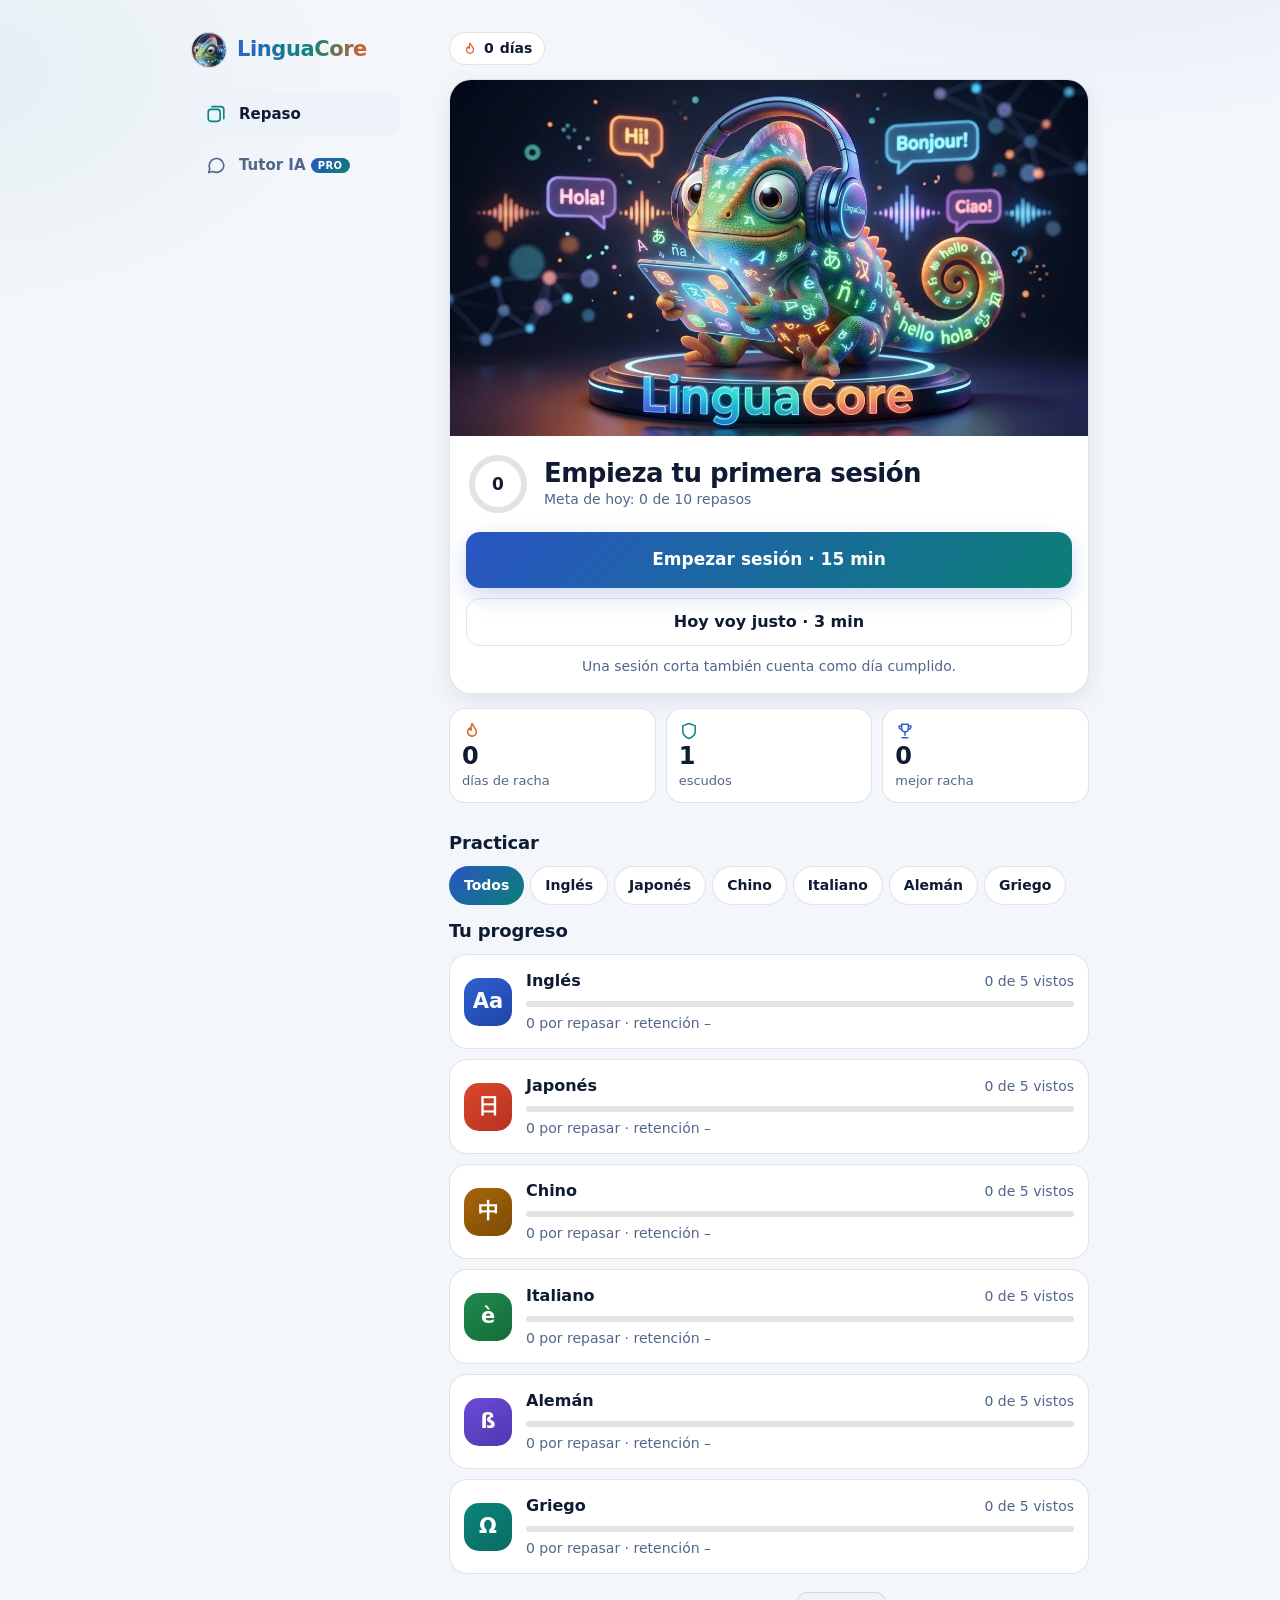
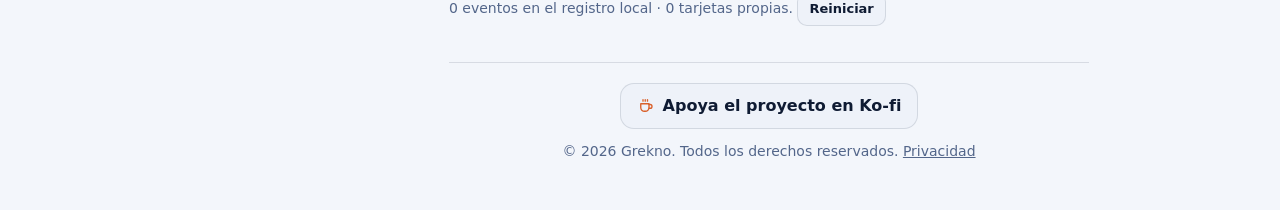
==== index.html @ b94dda38 "Add files via upload" ====
<!doctype html>
<html lang="es"><head><meta charset="utf-8">
<meta name="viewport" content="width=device-width,initial-scale=1,viewport-fit=cover">
<title>LinguaCore</title>
<meta name="description" content="Aprende inglés, japonés, chino, italiano, alemán y griego con repaso espaciado.">
<meta name="theme-color" content="#070C18">
<link rel="manifest" href="manifest.webmanifest">
<link rel="icon" type="image/png" href="icons/icon-192.png">
<link rel="apple-touch-icon" href="icons/apple-touch-icon.png">
<meta name="mobile-web-app-capable" content="yes">
<meta name="apple-mobile-web-app-capable" content="yes">
<meta name="apple-mobile-web-app-title" content="LinguaCore">
<link rel="stylesheet" href="fonts/fonts.css">
<style>html{padding-top:env(safe-area-inset-top,0px);padding-bottom:env(safe-area-inset-bottom,0px)}body{margin:0}img{max-width:100%}[hidden]{display:none!important}</style>
<style>
/* Layout: navegación inferior en móvil y lateral en escritorio; una columna de contenido de 640px.
   Estilo: oscuro por defecto con los colores de la mascota (azul, turquesa, naranja); la mascota es lo único ilustrado. */
:root{--bg:#070C18;--surf:#0F1830;--surf2:#162240;--line:rgba(150,180,235,.16);--ink:#EAF0FB;--mut:#9AABC7;--accA:#6C97FF;--accB:#35D6C2;--accC:#FF9B62;--priA:#6C97FF;--priB:#35D6C2;--pri-fg:#06101F;--priglow:rgba(53,214,194,.22);--ok:#4ADE9A;--bad:#FF8279;--okbg:rgba(74,222,154,.10);--badbg:rgba(255,130,121,.10);--en:#6C97FF;--en2:#4A6FE0;--ja:#FF8A67;--ja2:#E8553A;--el:#35D6C2;--el2:#1BA899;--zh:#F5B84A;--zh2:#E08A1E;--it:#5BD68A;--it2:#2FAE63;--de:#A98BFF;--de2:#7B5CE6;--on:#06101F;--glow1:rgba(108,151,255,.18);--glow2:rgba(53,214,194,.10);--navbg:rgba(7,12,24,.82);--shadow:0 10px 30px rgba(0,0,0,.28);--tileglow:rgba(0,0,0,.35);color-scheme:dark}
@media (prefers-color-scheme:light){:root:not([data-theme="dark"]){--bg:#F3F6FB;--surf:#FFFFFF;--surf2:#EEF2F9;--line:rgba(15,27,51,.12);--ink:#0F1B33;--mut:#53668A;--accA:#2F5FD0;--accB:#0B857B;--accC:#D9602A;--priA:#2A55C4;--priB:#0B7F76;--pri-fg:#FFFFFF;--priglow:rgba(42,85,196,.22);--ok:#1B7F57;--bad:#B3261E;--okbg:rgba(27,127,87,.08);--badbg:rgba(179,38,30,.07);--en:#2F5FD0;--en2:#1F46A8;--ja:#D9482B;--ja2:#B63220;--el:#0B857B;--el2:#096B63;--zh:#A8660A;--zh2:#7D4A05;--it:#1F8A4C;--it2:#146C3A;--de:#6A4CD6;--de2:#4F37B0;--on:#FFFFFF;--glow1:rgba(47,95,208,.10);--glow2:rgba(11,133,123,.07);--navbg:rgba(255,255,255,.86);--shadow:0 8px 24px rgba(15,27,51,.08);--tileglow:rgba(15,27,51,.22);color-scheme:light}}
:root[data-theme="light"]{--bg:#F3F6FB;--surf:#FFFFFF;--surf2:#EEF2F9;--line:rgba(15,27,51,.12);--ink:#0F1B33;--mut:#53668A;--accA:#2F5FD0;--accB:#0B857B;--accC:#D9602A;--priA:#2A55C4;--priB:#0B7F76;--pri-fg:#FFFFFF;--priglow:rgba(42,85,196,.22);--ok:#1B7F57;--bad:#B3261E;--okbg:rgba(27,127,87,.08);--badbg:rgba(179,38,30,.07);--en:#2F5FD0;--en2:#1F46A8;--ja:#D9482B;--ja2:#B63220;--el:#0B857B;--el2:#096B63;--zh:#A8660A;--zh2:#7D4A05;--it:#1F8A4C;--it2:#146C3A;--de:#6A4CD6;--de2:#4F37B0;--on:#FFFFFF;--glow1:rgba(47,95,208,.10);--glow2:rgba(11,133,123,.07);--navbg:rgba(255,255,255,.86);--shadow:0 8px 24px rgba(15,27,51,.08);--tileglow:rgba(15,27,51,.22);color-scheme:light}
*{box-sizing:border-box}
body{background-color:var(--bg);background-image:radial-gradient(780px 420px at 85% -8%,var(--glow1),transparent 65%),radial-gradient(640px 380px at -5% 4%,var(--glow2),transparent 62%);background-repeat:no-repeat;color:var(--ink);font-family:'Hanken Grotesk',system-ui,'Hiragino Sans','Noto Sans JP',sans-serif;font-size:16px;line-height:1.5;padding-left:max(16px,env(safe-area-inset-left,0px));padding-right:max(16px,env(safe-area-inset-right,0px))}
h1,h2,h3,.wm,.big,.num,.tile .g,.stat3 b,.mode b,.lg{font-family:'Bricolage Grotesque','Hanken Grotesk',system-ui,'Hiragino Sans','Noto Sans JP',sans-serif}
h1{font-size:26px;font-weight:800;letter-spacing:-.02em;line-height:1.15;margin:0;text-wrap:balance}
h2{font-size:18px;font-weight:700;letter-spacing:-.01em;margin:26px 0 10px;text-wrap:balance}
h3{font-size:16px;font-weight:700;margin:0 0 4px}
p{margin:0}
.mut{color:var(--mut);font-size:14px}
.num{font-variant-numeric:tabular-nums}
.sr{position:absolute;width:1px;height:1px;overflow:hidden;clip:rect(0 0 0 0);white-space:nowrap}
.ic{flex:none}
.row{display:flex;gap:10px;align-items:center}.sp{justify-content:space-between}.wrap{flex-wrap:wrap}
.stack{display:grid;gap:10px}
/* shell */
.shell{max-width:1040px;margin:0 auto}
.main{max-width:640px;margin:0 auto;padding:14px 0 112px}
.sess{max-width:640px;margin:0 auto;padding:16px 0 40px}
.top{display:flex;align-items:center;justify-content:space-between;margin-bottom:14px}
.brand{display:flex;align-items:center;gap:10px}
.wm{font-weight:800;font-size:21px;letter-spacing:-.02em;background:linear-gradient(90deg,var(--accA),var(--accB) 55%,var(--accC));-webkit-background-clip:text;background-clip:text;color:transparent}
.brand-d{display:none}
.pill{display:inline-flex;align-items:center;gap:6px;background:var(--surf);border:1px solid var(--line);border-radius:99px;padding:5px 12px;font-size:14px;font-weight:600}
.pill svg{color:var(--accC)}
.nav{position:fixed;left:0;right:0;bottom:0;z-index:20;display:flex;gap:4px;padding:8px max(12px,env(safe-area-inset-right,0px)) calc(8px + env(safe-area-inset-bottom,0px)) max(12px,env(safe-area-inset-left,0px));background:var(--navbg);backdrop-filter:blur(16px);-webkit-backdrop-filter:blur(16px);border-top:1px solid var(--line)}
.ni{flex:1;display:flex;flex-direction:column;align-items:center;gap:3px;border:0;background:transparent;color:var(--mut);padding:8px 4px;border-radius:14px;font-size:12px;font-weight:600}
.ni[aria-selected="true"]{color:var(--ink);background:var(--surf2)}
.ni[aria-selected="true"] svg{color:var(--accB)}
@media (min-width:860px){
 .shell{display:grid;grid-template-columns:210px minmax(0,640px);gap:48px;justify-content:center;padding-top:32px}
 .nav{position:sticky;top:32px;bottom:auto;left:auto;right:auto;align-self:start;flex-direction:column;padding:0;background:transparent;border:0;backdrop-filter:none;-webkit-backdrop-filter:none;gap:6px}
 .brand-d{display:flex;margin-bottom:18px}.brand-m{display:none}
 .ni{flex-direction:row;justify-content:flex-start;gap:12px;font-size:15px;padding:11px 14px}
 .main{padding:0 0 48px;margin:0;max-width:none}
}
/* superficies */
.box{background:var(--surf);border:1px solid var(--line);border-radius:18px;padding:16px;min-width:0;box-shadow:var(--shadow)}
.hero{background:var(--surf);border:1px solid var(--line);border-radius:22px;overflow:hidden;box-shadow:var(--shadow)}
.himg{background:#0B1020;aspect-ratio:1376/768}
.himg img{display:block;width:100%;height:100%;object-fit:cover}
.hbody{display:flex;align-items:center;gap:14px;padding:16px 16px 4px}
.hbtns{display:grid;gap:10px;padding:12px 16px 16px}
.ring{flex:none}.ring .rt{fill:var(--ink);font:700 17px 'Bricolage Grotesque',system-ui,sans-serif}
.stats{display:grid;grid-template-columns:repeat(3,1fr);gap:10px;margin:14px 0}
.stat3{background:var(--surf);border:1px solid var(--line);border-radius:16px;padding:12px;display:flex;flex-direction:column;gap:2px;min-width:0}
.stat3 b{font-size:24px;font-weight:800;line-height:1.1;font-variant-numeric:tabular-nums}.stat3 span{color:var(--mut);font-size:13px}
.f1 svg{color:var(--accC)}.f2 svg{color:var(--accB)}.f3 svg{color:var(--accA)}
.en{--c1:var(--en);--c2:var(--en2)}.ja{--c1:var(--ja);--c2:var(--ja2)}.el{--c1:var(--el);--c2:var(--el2)}.zh{--c1:var(--zh);--c2:var(--zh2)}.it{--c1:var(--it);--c2:var(--it2)}.de{--c1:var(--de);--c2:var(--de2)}
.lc{display:flex;gap:14px;align-items:center;padding:14px;background:var(--surf);border:1px solid var(--line);border-radius:18px;margin-bottom:10px}
.lg{width:48px;height:48px;border-radius:15px;display:grid;place-items:center;font-size:21px;font-weight:700;color:var(--on);background:linear-gradient(145deg,var(--c1),var(--c2));flex:none}
.lb{flex:1;min-width:0}.lb .bar{margin:8px 0 6px}
.bar{height:6px;background:var(--line);border-radius:9px;overflow:hidden;margin:12px 0 18px}
.bar i{display:block;height:100%;background:linear-gradient(90deg,var(--c1,var(--accA)),var(--c2,var(--accB)));border-radius:9px;transition:width .35s ease}
.empty{text-align:center;padding:28px 8px;display:grid;justify-items:center;gap:10px}.empty p{max-width:34ch}.empty .pri{max-width:320px}
.done{text-align:center;padding:20px 0 8px;display:grid;justify-items:center;gap:8px}
.greet{display:flex;gap:12px;align-items:center}
.bubble{background:var(--surf);border:1px solid var(--line);border-radius:18px;border-bottom-left-radius:6px;padding:12px 16px;font-weight:600;font-size:17px}
.av{border-radius:50%;object-fit:cover;background:var(--surf2);border:1px solid var(--line);flex:none;display:block}
/* controles */
button{font:inherit;cursor:pointer;border-radius:14px;border:1px solid var(--line);background:var(--surf2);color:var(--ink);padding:11px 14px;font-weight:600;transition:transform .12s ease,border-color .15s}
button:active:not(:disabled){transform:scale(.98)}
button:disabled{opacity:.5;cursor:default}
@media (hover:hover){button:hover:not(:disabled){border-color:var(--accB)}}
button:focus-visible,input:focus-visible,textarea:focus-visible,summary:focus-visible{outline:3px solid var(--accB);outline-offset:2px}
.pri{background:linear-gradient(135deg,var(--priA),var(--priB));color:var(--pri-fg);border:0;width:100%;padding:15px;font-size:17px;font-weight:700;box-shadow:0 8px 22px var(--priglow)}
.ghost{background:transparent}
.mini{padding:6px 11px;font-size:13px;border-radius:10px;display:inline-flex;align-items:center;gap:6px}
.icb{width:42px;height:42px;padding:0;display:inline-grid;place-items:center;border-radius:13px;flex:none}
.chips{display:flex;gap:6px;flex-wrap:wrap;margin:8px 0 12px}
.chip{padding:8px 14px;border-radius:99px;font-size:14px;background:var(--surf)}
.chip.on{background:linear-gradient(135deg,var(--priA),var(--priB));color:var(--pri-fg);border-color:transparent}
.lab{display:block;font-size:14px;font-weight:600;margin:12px 0 6px;color:var(--mut)}
input[type=text],textarea{width:100%;font:inherit;font-size:17px;padding:13px 14px;border-radius:14px;border:1.5px solid var(--line);background:var(--surf2);color:var(--ink)}
input::placeholder,textarea::placeholder{color:var(--mut)}
textarea{min-height:110px;resize:vertical}
.tools{display:flex;gap:8px;margin-top:10px}.tools button{flex:1}
.opts{display:grid;gap:8px}.opts button{text-align:left;font-size:17px;padding:14px 16px;background:var(--surf)}
/* sesión de repaso */
.tile{position:relative;border-radius:24px;padding:42px 18px 30px;text-align:center;color:var(--on);margin-bottom:16px;background:linear-gradient(150deg,var(--c1),var(--c2));box-shadow:0 14px 36px var(--tileglow);overflow:hidden}
.tile::after{content:"";position:absolute;inset:0;background:radial-gradient(260px 160px at 88% 0%,rgba(255,255,255,.22),transparent 70%);pointer-events:none}
.tile .tl{position:absolute;top:14px;left:16px;font-size:12px;font-weight:700;background:rgba(0,0,0,.16);border-radius:99px;padding:3px 11px}
.tile .g{font-size:56px;font-weight:800;line-height:1.1;overflow-wrap:anywhere}.tile .g.s{font-size:28px}
.tile .q{font-size:17px;margin-top:10px;position:relative}
.fb{margin-top:14px;padding:14px;border-radius:16px;background:var(--okbg);border:1px solid var(--ok);display:flex;gap:12px;align-items:flex-start}
.fb.x{background:var(--badbg);border-color:var(--bad)}
.fb svg{color:var(--ok)}.fb.x svg{color:var(--bad)}
.fb b{display:block;margin-bottom:2px}
/* tutor */
.modes{display:grid;grid-template-columns:repeat(2,minmax(0,1fr));gap:10px;margin-top:14px}
.mode{display:flex;flex-direction:column;align-items:flex-start;gap:8px;text-align:left;padding:14px;border-radius:18px;background:var(--surf);height:100%}
.mi{width:38px;height:38px;border-radius:12px;display:grid;place-items:center;background:var(--surf2);color:var(--accB);flex:none}
.mode b{font-size:16px;line-height:1.2;font-weight:700}.mode small{color:var(--mut);font-weight:400;font-size:13px;line-height:1.35}
.mh{display:flex;align-items:center;gap:10px;margin-bottom:4px}.mh h2{margin:0}
.msg{display:flex;gap:8px;align-items:flex-end;margin:10px 0}.msg.me{justify-content:flex-end}
.b{padding:10px 14px;border-radius:18px;max-width:86%;overflow-wrap:anywhere;white-space:pre-wrap}
.b.me{background:linear-gradient(135deg,var(--priA),var(--priB));color:var(--pri-fg);border-bottom-right-radius:6px}
.b.bot{background:var(--surf2);border:1px solid var(--line);border-bottom-left-radius:6px}
.bt{margin-top:6px}
.rd{color:var(--mut);font-size:14px;margin-top:2px}
.comp{display:flex;gap:8px;align-items:flex-end;margin-top:12px}.comp textarea{min-height:52px;max-height:160px;flex:1}
.send{width:52px;height:52px;padding:0;display:grid;place-items:center;border-radius:16px;background:linear-gradient(135deg,var(--priA),var(--priB));color:var(--pri-fg);border:0;flex:none}
.note{font-size:14px;margin:4px 0 10px 40px;border-left:3px solid var(--line);padding:2px 0 2px 10px;color:var(--mut)}
details.note summary{cursor:pointer;font-weight:600;color:var(--ink)}
details.note div{margin-top:6px}
.hint{background:var(--surf2);border-radius:14px;padding:10px 12px;font-size:15px;margin:6px 0 6px 40px}
.err{border:1.5px solid var(--bad);background:var(--badbg);border-radius:14px;padding:10px 12px;margin:10px 0;font-size:15px}
.ok{color:var(--ok);font-weight:600}.bad{color:var(--bad);font-weight:600}
.cardi{border-top:1px solid var(--line);padding:12px 0}.cardi:first-child{border:0;padding-top:0}
.big{font-size:20px;font-weight:700;overflow-wrap:anywhere}
.tag{display:inline-block;background:var(--surf2);border-radius:8px;padding:2px 8px;font-size:13px;margin:2px 4px 2px 0}
.cols{display:flex;gap:6px;align-items:flex-end;height:80px;margin-top:8px}
.col{flex:1;display:flex;flex-direction:column;justify-content:flex-end;align-items:center;gap:4px;font-size:11px;color:var(--mut);min-width:0}.col i{display:block;width:100%;background:linear-gradient(180deg,var(--accB),var(--accA));border-radius:4px 4px 0 0;min-height:2px}
a{color:var(--accB)}
a.pri{display:block;text-align:center;text-decoration:none;border-radius:14px}
.badge{font-style:normal;font-family:'Hanken Grotesk',system-ui,sans-serif;font-size:10px;font-weight:800;letter-spacing:.04em;padding:2px 7px;border-radius:99px;background:linear-gradient(135deg,var(--priA),var(--priB));color:var(--pri-fg);vertical-align:middle}
.foot{margin-top:36px;padding-top:20px;border-top:1px solid var(--line);display:grid;justify-items:center;gap:12px;text-align:center}
.kofi{display:inline-flex;align-items:center;gap:8px;padding:10px 16px;border:1px solid var(--line);border-radius:14px;background:var(--surf2);color:var(--ink);font-weight:600;text-decoration:none}
.kofi svg{color:var(--accC)}
@media (hover:hover){.kofi:hover{border-color:var(--accC)}}
.foot .mut a{color:inherit}
</style>
</head><body>
<div id="app"></div>
<script src="config.js"></script>
<script>
// ================= Versión web: configuración y métricas =================
// En claude.ai (artefacto) la IA funciona con tu cuenta. Fuera de Claude (web instalable) el Tutor IA es PRO y aún no está disponible.
const CFG=window.LC_CONFIG||{};            // lo define config.js en la versión web
const STANDALONE=!(window.claude&&window.claude.use);
function track(name,data){try{if(window.umami&&window.umami.track){data?window.umami.track(name,data):window.umami.track(name)}}catch(e){}}
(function(){if(!STANDALONE||!CFG.umamiId)return;const s=document.createElement('script');s.defer=true;s.src=CFG.umamiSrc||'https://cloud.umami.is/script.js';s.setAttribute('data-website-id',CFG.umamiId);s.setAttribute('data-do-not-track','true');document.head.appendChild(s)})();
let DEFERRED=null;
if(STANDALONE){
  window.addEventListener('beforeinstallprompt',e=>{e.preventDefault();DEFERRED=e;if(typeof S!=='undefined'&&S&&S.tab==='rev'&&!SES)render()});
  window.addEventListener('appinstalled',()=>track('pwa_installed'));
  if('serviceWorker' in navigator&&/^https?:$/.test(location.protocol))window.addEventListener('load',()=>{navigator.serviceWorker.register('sw.js').catch(()=>{})});
}

// ================= FSRS-4.5 (pesos por defecto) =================
const W=[0.4872,1.4003,3.7145,13.109,5.1618,1.2298,0.8975,0.031,1.6474,0.1367,1.0461,2.1072,0.0793,0.3246,1.587,0.2272,2.8755];
const DEC=-0.5,FAC=19/81,RET=0.9,DAY=864e5;
const clamp=(x,a,b)=>Math.min(b,Math.max(a,x));
const Rt=(t,s)=>Math.pow(1+FAC*t/s,DEC);
function schedule(m,g,now){
  if(!m){m={d:clamp(W[4]-W[5]*(g-3),1,10),s:W[g-1],n:0,l:0}}
  else{
    const r=Rt((now-m.last)/DAY,m.s);
    const d=clamp(W[7]*W[4]+(1-W[7])*(m.d-W[6]*(g-3)),1,10);
    let s;
    if(g===1){s=Math.min(m.s,W[11]*Math.pow(d,-W[12])*(Math.pow(m.s+1,W[13])-1)*Math.exp((1-r)*W[14]));m.l++}
    else s=m.s*(1+Math.exp(W[8])*(11-d)*Math.pow(m.s,-W[9])*(Math.exp((1-r)*W[10])-1)*(g===2?W[15]:1)*(g===4?W[16]:1));
    m.d=d;m.s=Math.max(0.1,s);
  }
  m.n++;m.last=now;
  let iv=m.s/FAC*(Math.pow(RET,1/DEC)-1);
  if(m.n>19)iv*=1.15;
  m.due=g===1?now+10*60*1e3:now+Math.max(1,Math.round(iv*(0.95+Math.random()*0.1)))*DAY;
  return m;
}
const phase=n=>n<10?'ACQ':n<=19?'CONS':'MAINT';
const PW={ACQ:1,CONS:1.3,MAINT:0.6};

// ================= Contenido base =================
const I=(id,l,t,m,q,a,c,note,pre=[])=>({id,l,t,m,q,a,c,note,pre});
const ITEMS=[
I('e1','en','always','siempre','Escríbelo en inglés: «siempre»',['always'],['I ___ drink coffee in the morning.',['always']],'Adverbio de frecuencia: va antes del verbo principal.'),
I('e2','en','because','porque','Escríbelo en inglés: «porque»',['because'],['I stayed home ___ it was raining.',['because']],'Responde a «why?».'),
I('e3','en','need','necesitar','Escríbelo en inglés: «necesitar» (I ___)',['need','to need'],['I ___ more time to finish this.',['need']],'Verbo de alta frecuencia; «need to + verbo» expresa obligación.'),
I('e4','en','between','entre','Escríbelo en inglés: «entre» (dos cosas)',['between'],['The café is ___ the bank and the station.',['between']],'Entre dos elementos; «among» para más de dos.',['e1']),
I('e5','en','although','aunque','Escríbelo en inglés: «aunque»',['although'],['___ it was late, we kept talking.',['although']],'Más formal que «but»; no se combina con «but» en la misma frase.',['e2']),
I('j1','ja','人','persona','Kanji 人: ¿qué significa?',['persona','gente','hombre'],['あの＿は先生です。 Lectura de 人 (hiragana o romaji)',['ひと','hito']],'Radical: una figura que camina. On: ジン/ニン; Kun: ひと.'),
I('j2','ja','木','árbol','Kanji 木: ¿qué significa?',['árbol','arbol','madera'],['大きな＿があります。 Lectura de 木',['き','ki']],'Radical: tronco, ramas y raíces. Kun: き; On: モク.'),
I('j3','ja','休','descansar','Kanji 休: ¿qué significa?',['descansar','descanso'],['日曜日は＿みです。 Lectura de 休',['やす','yasu']],'人 junto a 木: una persona apoyada en un árbol, descansando. Kun: やす(む); On: キュウ.',['j1','j2']),
I('j4','ja','日','día, sol','Kanji 日: ¿qué significa?',['día','dia','sol'],['日曜日 → ＿ようび. Lectura On de 日',['にち','nichi']],'Un sol con un destello. Kun: ひ; On: ニチ.'),
I('j5','ja','水','agua','Kanji 水: ¿qué significa?',['agua'],['＿をください。 Lectura de 水',['みず','mizu']],'Una corriente con salpicaduras. Kun: みず; On: スイ.'),
I('g1','el','νερό','agua','Escríbelo en griego (o con letras latinas): «agua»',['νερό','nero'],['Θέλω ένα ποτήρι ___.',['νερό','nero']],'Otra raíz griega de «agua», ὕδωρ, vive en hidratar e hidráulico.'),
I('g2','el','μιλάω','hablar','Escríbelo en griego (o latino): «hablar»',['μιλάω','μιλώ','milao'],['Εγώ ___ ελληνικά.',['μιλάω','μιλώ','milao']],'Verbo en -άω: μιλάω, μιλάς, μιλάει.'),
I('g3','el','μένω','vivir, quedarse','Escríbelo en griego (o latino): «vivir, quedarse»',['μένω','meno'],['Εγώ ___ στην Αθήνα.',['μένω','meno']],'Emparentado con el latín manere: permanecer, mansión.'),
I('g4','el','οδηγώ','conducir','Escríbelo en griego (o latino): «conducir»',['οδηγώ','odigo'],['Εγώ ___ το αυτοκίνητο.',['οδηγώ','odigo']],'Raíz ὁδός «camino»: método, éxodo, período.'),
I('g5','el','γράφω','escribir','Escríbelo en griego (o latino): «escribir»',['γράφω','grafo'],['Εγώ ___ ένα γράμμα.',['γράφω','grafo']],'Helenismo directo: grafía, fotografía, geografía.'),
I('z1','zh','我','yo','Carácter 我: ¿qué significa?',['yo'],['＿是学生。 Pinyin de 我',['wo','我']],'Pronombre «yo». Pinyin wǒ (tono 3). Lo usarás en casi todas las frases.'),
I('z2','zh','好','bueno, bien','Carácter 好: ¿qué significa?',['bueno','bien'],['你＿！ Pinyin de 好',['hao','好']],'女 (mujer) junto a 子 (niño): lo bueno. Pinyin hǎo (tono 3).'),
I('z3','zh','水','agua','Carácter 水: ¿qué significa?',['agua'],['我想喝＿。 Pinyin de 水',['shui','水']],'Una corriente con salpicaduras. Pinyin shuǐ (tono 3).'),
I('z4','zh','学','estudiar, aprender','Carácter 学: ¿qué significa?',['estudiar','aprender'],['我在＿中文。 Pinyin de 学',['xue','学']],'Un niño bajo un techo, aprendiendo. Pinyin xué (tono 2).',['z2']),
I('z5','zh','谢谢','gracias','Palabra 谢谢: ¿qué significa?',['gracias'],['＿！ Pinyin de 谢谢',['xiexie','谢谢']],'Dos veces 谢 (agradecer). Pinyin xièxie; la segunda sílaba va en tono neutro.',['z1']),
I('i1','it','sempre','siempre','Escríbelo en italiano: «siempre»',['sempre'],['Bevo ___ il caffè al mattino.',['sempre']],'Adverbio de frecuencia: suele ir después del verbo conjugado.'),
I('i2','it','perché','porque, por qué','Escríbelo en italiano: «porque / por qué»',['perché','perche'],['Resto a casa ___ piove.',['perché','perche']],'Sirve para preguntar (¿por qué?) y para responder (porque).'),
I('i3','it','volere','querer','Escríbelo en italiano: «querer» (infinitivo)',['volere'],['Io ___ un caffè, per favore.',['voglio']],'Verbo irregular: voglio, vuoi, vuole, vogliamo…'),
I('i4','it','anche','también','Escríbelo en italiano: «también»',['anche'],["Voglio ___ un po' d'acqua.",['anche']],'Va delante de la palabra que añade: anche tu = tú también.',['i1']),
I('i5','it','sebbene','aunque','Escríbelo en italiano: «aunque» (formal)',['sebbene','benché','benche'],['___ sia tardi, continuiamo a parlare.',['sebbene','benché','benche']],'Exige subjuntivo (sia). Sinónimo formal: benché.',['i2']),
I('d1','de','immer','siempre','Escríbelo en alemán: «siempre»',['immer'],['Ich trinke ___ Kaffee am Morgen.',['immer']],'Adverbio de frecuencia; en la frase va después del verbo conjugado.'),
I('d2','de','weil','porque','Escríbelo en alemán: «porque»',['weil'],['Ich bleibe zu Hause, ___ es regnet.',['weil']],'Introduce una subordinada: el verbo conjugado va al final (weil es regnet).'),
I('d3','de','brauchen','necesitar','Escríbelo en alemán: «necesitar» (infinitivo)',['brauchen'],['Ich ___ mehr Zeit.',['brauche']],'Verbo regular: ich brauche, du brauchst, er braucht.'),
I('d4','de','zwischen','entre','Escríbelo en alemán: «entre» (dos cosas)',['zwischen'],['Das Café liegt ___ der Bank und dem Bahnhof.',['zwischen']],'Preposición de dos casos: dativo para posición (liegt), acusativo para movimiento.',['d1']),
I('d5','de','obwohl','aunque','Escríbelo en alemán: «aunque»',['obwohl'],['___ es spät war, haben wir weitergesprochen.',['obwohl']],'Subordinada: el verbo va al final, igual que con weil.',['d2'])
];
const LANGS=['en','ja','zh','it','de','el'];
const LN={en:'Inglés',ja:'Japonés',zh:'Chino',it:'Italiano',de:'Alemán',el:'Griego'},LP={en:'inglés',ja:'japonés',zh:'chino mandarín (simplificado)',it:'italiano',de:'alemán',el:'griego moderno'},VOICE={en:'en-US',ja:'ja-JP',zh:'zh-CN',it:'it-IT',de:'de-DE',el:'el-GR'};
const PH={en:'pronunciación figurada para un hispanohablante, p. ej. «ai uónt»',ja:'rōmaji',zh:'pinyin con marcas de tono',it:'pronunciación figurada para un hispanohablante, con la sílaba tónica en mayúsculas',de:'pronunciación figurada para un hispanohablante, p. ej. «ij ja»',el:'transliteración latina con la sílaba tónica en mayúsculas'};
const LV=['principiante','intermedio','avanzado'];
const DEFT={tutor:'mi día a día',sit:'restaurante',rol:'pidiendo direcciones en la calle',voc:'viajes',esc:'una receta sencilla'};
const MODES=[
['tutor','Tutor conversacional','Charla solo en el idioma, con pista en español si te atascas'],
['sit','Frases por situación','10 frases que de verdad dice un nativo'],
['cor','Corrector que explica','Cada error se convierte en una lección'],
['rol','Roleplay de situaciones','Practica antes de que importe'],
['ana','Análisis de tu texto','De traducción literal a expresión natural'],
['voc','Vocabulario por tema','50 palabras por frecuencia, con colocaciones'],
['esc','Escucha activa','Un párrafo, 5 preguntas y evaluación'],
['dia','Diario personalizado','Patrones de errores y reto para mañana']];

// ================= Estado (derivado de eventos) =================
const KEY='linguacore-v2';
let S,SES=null,IDX={},CH=null,M={},KEEP={},HT=null,SAMPLE=null,SREADY=false;
const today=()=>new Date().toLocaleDateString('sv');
const esc=s=>String(s==null?'':s).replace(/[&<>"']/g,c=>({'&':'&amp;','<':'&lt;','>':'&gt;','"':'&quot;',"'":'&#39;'}[c]));
function defaults(){return{m:{},log:[],st:{cur:0,best:0,fr:1,last:null},f:'all',custom:[],err:{},journal:[],cfg:{lang:'en',level:'principiante',topics:{}}}}
function load(){
  let raw=null;try{raw=localStorage.getItem(KEY)||localStorage.getItem('linguacore-v1')}catch(e){}
  let o={};try{o=JSON.parse(raw)||{}}catch(e){}
  const d=defaults();S=Object.assign(d,o);S.st=Object.assign(defaults().st,o.st||{});S.cfg=Object.assign(defaults().cfg,o.cfg||{});S.cfg.topics=S.cfg.topics||{};
  S.tab='rev';S.mode=null;
  const st=S.st;
  if(st.last&&st.last!==today()){
    const gap=Math.round((Date.parse(today())-Date.parse(st.last))/DAY)-1;
    if(gap>0){if(st.fr>=gap){st.fr-=gap;st.last=new Date(Date.now()-DAY).toLocaleDateString('sv')}else st.cur=0}}
  reindex();save();
}
function save(){try{const{tab,mode,...rest}=S;localStorage.setItem(KEY,JSON.stringify(rest))}catch(e){}}
function reindex(){IDX={};ITEMS.forEach(i=>IDX[i.id]=i);S.custom.forEach(i=>IDX[i.id]=i)}
const ALL=()=>ITEMS.concat(S.custom);
const get=id=>IDX[id];
function ev(type,p){S.log.push({id:Date.now().toString(36)+Math.random().toString(36).slice(2,6),seq:S.log.length+1,type,ts:new Date().toISOString(),sv:'fsrs-4.5/default',...p});if(S.log.length>600)S.log=S.log.slice(-500)}
function touchStreak(){const st=S.st;if(st.last===today())return'';st.cur++;st.best=Math.max(st.best,st.cur);st.last=today();let m='';if(st.cur%7===0&&st.fr<3){st.fr++;m=' Has ganado un escudo de racha.'}ev('DAY_COMPLETE',{streak:st.cur});return m}

// memoria de errores recurrentes
function addErr(l,cat,pattern,ex){
  if(!pattern)return;pattern=String(pattern).slice(0,80);cat=String(cat||'otro').slice(0,24);
  const k=l+'|'+cat+'|'+pattern.toLowerCase();
  const e=S.err[k]||(S.err[k]={l,cat,pattern,n:0,last:null,ex:''});
  e.n++;e.last=today();if(ex)e.ex=String(ex).slice(0,160);
  const ks=Object.keys(S.err);if(ks.length>200){ks.sort((a,b)=>S.err[a].n-S.err[b].n).slice(0,40).forEach(x=>delete S.err[x])}
  save();
}
const errList=l=>Object.values(S.err).filter(x=>!l||x.l===l).sort((a,b)=>b.n-a.n);
const errCtx=l=>{const e=errList(l).slice(0,5);return e.length?e.map(x=>`${x.pattern} (${x.cat}, ${x.n} veces)`).join('; '):'ninguno registrado aún'};
const known=l=>ALL().filter(i=>i.l===l&&S.m[i.id]&&S.m[i.id].s>=3).map(i=>i.t);
const frontier=l=>{const k=known(l);return k.length?k.slice(0,150).join(', '):'ninguna registrada todavía'};

// tarjetas creadas desde la IA: entran en el repaso FSRS
function saveCard({l,t,m,note,alt}){
  t=String(t||'').trim();m=String(m||'').trim();if(!t||!m)return false;
  if(ALL().some(x=>x.l===l&&x.t===t))return false;
  if(S.custom.length>=300)return false;
  const a=[t];if(alt&&['ja','zh','el'].includes(l)&&String(alt).trim())a.push(String(alt).trim());
  S.custom.push({id:'c'+Date.now().toString(36)+Math.random().toString(36).slice(2,5),l,t,m,q:`Escríbelo en ${LP[l]}: «${m}»`,a,c:null,note:String(note||'').slice(0,240),pre:[],custom:true});
  reindex();ev('CARD_ADDED',{l});save();return true;
}
const hasCard=(l,t)=>ALL().some(x=>x.l===l&&x.t===String(t||'').trim());

// ================= IA (capacidad sample) =================
async function ai(input,{json=true,tier='default',signal,onText,cache}={}){
  if(!SAMPLE)throw{code:'not_granted'};
  const o={modelTier:tier};if(cache===false)o.cache=false;if(signal)o.signal=signal;if(onText)o.onText=onText;
  return json?SAMPLE.json(input,o):SAMPLE(input,o);
}
function errCopy(e){
  const c=e&&e.code;
  if(c==='cancelled')return'';
  if(c==='not_granted'||c==='sampling_disabled'||c==='not_declared'||c==='capability_disabled'||c==='capability_removed')return'La IA no está disponible. Permite que esta página use Claude cuando se te pida.';
  if(c==='rate_limited')return'Has llegado al límite de peticiones o de uso. Espera un poco y vuelve a intentarlo.';
  if(c==='invalid_json')return'La respuesta llegó incompleta. Púlsalo de nuevo para reintentarlo.';
  if(c==='refused')return'Claude no ha podido responder con ese contenido. Cámbialo e inténtalo otra vez.';
  if(c==='session_expired')return'Tu sesión ha caducado. Vuelve a iniciar sesión en Claude.';
  return'No se pudo completar la petición. Inténtalo de nuevo.';
}
async function job(key,start,fn){
  const V=M[key]={busy:true,err:'',ctl:new AbortController(),...start};
  render();
  try{await fn(V)}catch(e){V.err=errCopy(e)}
  V.busy=false;V.ctl=null;
  if(M[key]===V&&S.tab==='tut')render();
}
(async()=>{try{SAMPLE=(window.claude&&window.claude.use)?await window.claude.use('sample'):null}catch(e){SAMPLE=null}SREADY=true;if(S&&S.tab==='tut')render()})();

// ================= FSRS: sesión de repaso =================
const avail=i=>i.pre.every(p=>S.m[p]&&S.m[p].s>=3);
const deps=id=>ALL().filter(x=>x.pre.includes(id)).length;
const inF=i=>S.f==='all'||i.l===S.f;
function prio(i,now){const m=S.m[i.id];const r=Rt((now-m.last)/DAY,m.s);return(1-r)*PW[phase(m.n)]*(1+deps(i.id)*.4)*(1+Math.min(3,(now-m.due)/DAY))}
function rr(list){const g={};list.forEach(i=>(g[i.l]=g[i.l]||[]).push(i));const o=[];let k=0;while(o.length<list.length){for(const l in g)if(g[l][k])o.push(g[l][k]);k++}return o}
function build(quick){
  const now=Date.now(),max=quick?4:12;
  let q=ALL().filter(i=>S.m[i.id]&&S.m[i.id].due<=now&&inF(i)).sort((a,b)=>prio(b,now)-prio(a,now)).slice(0,max);
  const cap=quick?(q.length?0:2):Math.min(max-q.length,q.length?3:5);
  q=q.concat(rr(ALL().filter(i=>!S.m[i.id]&&avail(i)&&inF(i))).slice(0,cap));
  return rr(q).map(i=>({id:i.id,retry:false}));
}
function lvl(i,m){if(!m)return 1;const n=m.n;if(n<3)return 2;if(n<=19)return i.c?3:2;return i.c&&n%2?3:2}
const nz=s=>String(s).normalize('NFD').replace(/[\u0300-\u036f]/g,'').toLowerCase().replace(/[.,!?¿¡'’\-·\s]+/g,'');
const same=(v,arr)=>arr.some(a=>nz(a)===nz(v));
function speak(t,l){try{const u=new SpeechSynthesisUtterance(t);u.lang=VOICE[l];u.rate=.85;speechSynthesis.cancel();speechSynthesis.speak(u)}catch(e){}}
function grade(correct,level,ms){return !correct?1:SES.hint?2:(level>=2&&ms<6000?4:3)}
function answer(v){
  const c=SES.q[SES.i],it=get(c.id),m=S.m[c.id],L=lvl(it,m),ms=Date.now()-SES.t0;
  const ans=L===1?[it.m]:L===3?it.c[1]:it.a;
  const correct=L===1?v===it.m:same(v,ans);
  const g=grade(correct,L,ms);
  if(!c.retry){S.m[c.id]=schedule(m?{...m}:null,g,Date.now());ev('REVIEW',{item:c.id,lvl:L,g,ms,hint:SES.hint});SES.tot++;if(correct)SES.ok++}
  if(!correct&&!c.retry)SES.q.push({id:c.id,retry:true});
  SES.res={correct,ans:ans[0],note:it.note};save();render();
}
function finishS(){
  let msg='';
  if(SES.tot>=(SES.quick?3:6))msg=touchStreak();
  SES.done=true;SES.msg=msg;track('review_session_done',{n:SES.tot,quick:SES.quick?1:0});save();render();
}

// ================= Navegación y acciones =================
const readVal=id=>((document.getElementById(id)||{}).value||'').trim();
const topicOf=m=>S.cfg.topics[m]||DEFT[m]||'';
function readTopic(m){const v=readVal('topic')||DEFT[m];S.cfg.topics[m]=v;save();return v}
function leaveMode(){clearTimeout(HT);Object.values(M).forEach(v=>v&&v.ctl&&v.ctl.abort());if(CH&&CH.ctl)CH.ctl.abort();CH=null;M={};KEEP={};S.mode=null}
const ACT={
  tab(d){S.tab=d.v;if(STANDALONE&&d.v==='tut')track('tutor_tab_view');render()},
  setF(d){S.f=d.v;save();render()},
  startS(d){track('review_session_start',{quick:d.v==='1'?1:0});const q=build(d.v==='1');if(!q.length){M.empty=true;render();return}M.empty=false;SES={q,i:0,ok:0,tot:0,quick:d.v==='1',hint:false,t0:Date.now(),done:false,res:null};render()},
  exitS(){SES=null;render()},
  hintS(){SES.hint=true;const c=SES.q[SES.i],it=get(c.id),L=lvl(it,S.m[c.id]);const a=(L===3?it.c[1]:it.a)[0];const el=document.getElementById('hint');if(el)el.textContent='Empieza por «'+a.slice(0,1)+'» · '+a.length+' caracteres'},
  sayI(d){const it=get(d.v);speak(it.t,it.l)},
  mc(d){answer(d.v)},
  chk(){answer(readVal('ans'))},
  nextS(){SES.i++;SES.hint=false;SES.res=null;SES.t0=Date.now();if(SES.i>=SES.q.length)finishS();else render()},
  reset(){if(!M.rst){M.rst=true;render();return}S=defaults();S.tab='rev';S.mode=null;reindex();SES=null;CH=null;M={};save();render()},
  mode(d){leaveMode();S.mode=d.v;render()},
  back(){leaveMode();render()},
  lang(d){S.cfg.lang=d.v;save();render()},
  level(d){S.cfg.level=d.v;save();render()},
  preset(d){const el=document.getElementById('topic');if(el){el.value=d.v;KEEP.topic=d.v}},
  stop(d){const v=d.v==='chat'?CH:M[d.v];if(v&&v.ctl)v.ctl.abort()},
  say(d){const[k,i]=d.v.split(':');let t,l;if(k==='chat'){t=CH.view[+i].text;l=CH.l}else if(k==='sit'){t=M.sit.res[+i].phrase;l=M.sit.l}else if(k==='voc'){t=M.voc.items[+i].w;l=M.voc.l}else if(k==='esc'){t=M.esc.data.text;l=M.esc.l}if(t)speak(t,l)},
  sv(d){const[k,i]=d.v.split(':');let ok=false;
    if(k==='sit'){const x=M.sit.res[+i];ok=saveCard({l:M.sit.l,t:x.phrase,m:x.meaning_es,note:x.when_es,alt:x.phonetic})}
    else if(k==='voc'){const x=M.voc.items[+i];ok=saveCard({l:M.voc.l,t:x.w,m:x.def_es,note:[x.ex,x.ex_es].filter(Boolean).join(' · '),alt:x.reading})}
    else if(k==='nw'){const x=CH.newWords[+i];ok=saveCard({l:CH.l,t:x.w,m:x.es,note:'Palabra nueva del tutor'})}
    render()},
  svAll(d){let n=0;if(d.v==='voc')M.voc.items.forEach(x=>{if(saveCard({l:M.voc.l,t:x.w,m:x.def_es,note:[x.ex,x.ex_es].filter(Boolean).join(' · '),alt:x.reading}))n++});
    if(d.v==='sit')M.sit.res.forEach(x=>{if(saveCard({l:M.sit.l,t:x.phrase,m:x.meaning_es,note:x.when_es,alt:x.phonetic}))n++});
    if(d.v==='nw')CH.newWords.forEach(x=>{if(saveCard({l:CH.l,t:x.w,m:x.es,note:'Palabra nueva del tutor'}))n++});
    render()},
  go(d){({sit:runSit,cor:runCor,ana:runAna,voc:runVoc,esc:runEsc,dia:runDia})[d.v]()},
  evalEsc(){runEscEval()},
  togTxt(){M.esc.show=!M.esc.show;render()},
  chatStart(d){chatStart(d.v)},
  send(){const t=readVal('chat-in');if(!t||!CH||CH.busy)return;KEEP['chat-in']='';chatTurn(t)},
  retryChat(){chatTurn(null)},
  finish(){chatFinish()},
  newChat(){clearTimeout(HT);CH=null;KEEP={};render()},
  drill(d){leaveMode();S.cfg.lang=d.v;S.cfg.topics.tutor='mis errores recurrentes';S.tab='tut';S.mode='tutor';save();render()},
  chal(){const j=S.journal[S.journal.length-1];if(!j)return;leaveMode();S.cfg.lang=j.l;S.cfg.topics.tutor=String(j.challenge||'').slice(0,140);S.tab='tut';S.mode='tutor';save();render()},
  goTutor(){S.tab='tut';render()},
  kofi(){track('kofi_click')},
  proMode(d){M.pro={mode:d.v};track('pro_mode_click',{mode:d.v});render()},
  proClose(){M.pro=null;render()},
  proWait(d){track('pro_waitlist_click',{mode:d.v})},
  proInterest(d){track('pro_interest_click',{mode:d.v});if(M.pro)M.pro.thanks=true;render()},
  install(){if(!DEFERRED)return;track('pwa_install_prompt');const e=DEFERRED;e.prompt();e.userChoice.finally(()=>{DEFERRED=null;render()})}
};
document.addEventListener('click',e=>{const b=e.target.closest('[data-a]');if(!b||b.disabled)return;const f=ACT[b.dataset.a];if(f)f(b.dataset,b)});
document.addEventListener('keydown',e=>{
  if(e.target.id==='chat-in'&&e.key==='Enter'&&!e.shiftKey){e.preventDefault();ACT.send()}
  if(e.target.id==='ans'&&e.key==='Enter'){e.preventDefault();ACT.chk()}
});
document.addEventListener('input',e=>{if(e.target.id==='chat-in')armHint()});

// ================= Chat: tutor y roleplay =================
const RDF=l=>l==='ja'?'rōmaji de tu frase':l==='zh'?'pinyin con marcas de tono de tu frase':l==='el'?'transliteración latina de tu frase':'';
function rulesTutor(C){
  return `Eres mi tutor de ${LP[C.l]}. Mi nivel es ${C.level}. Quiero practicar conversaciones sobre: ${C.topic}.
Reglas:
- Háblame solo en ${LP[C.l]}, con 1 a 3 frases cortas y termina con una pregunta. Adapta el vocabulario a mi nivel. Palabras que ya conozco: ${frontier(C.l)}. Introduce como mucho 1 o 2 palabras nuevas por turno.
- Si me atasco, la app muestra tu campo "hint_es": una pista breve en español sobre cómo responder, sin darme la respuesta completa.
- Corrige mis errores al final de cada intercambio, en "corrections", sin interrumpir la conversación en "reply". Si no hay errores, usa una lista vacía.
- Mis errores recurrentes: ${errCtx(C.l)}. Provoca de forma natural que use esas estructuras.
- Todas las explicaciones, en español.
Responde SOLO con un objeto JSON con esta forma:
{"reply":"tu mensaje en ${LP[C.l]}","reading":"${RDF(C.l)}","hint_es":"pista en español","corrections":[{"wrong":"fragmento mío","right":"forma correcta","why_es":"explicación en una frase","cat":"gramática|vocabulario|ortografía|orden","pattern":"nombre corto de la regla"}],"new_words":[{"w":"palabra nueva","es":"traducción"}]}`;
}
function rulesRole(C){
  return `Simula esta situación: ${C.topic}. Tú interpretas a la otra persona y respondes como un nativo de ${LP[C.l]}; yo soy yo mismo. Mi nivel es ${C.level}: usa frases cortas y naturales, sin salirte de la situación. Palabras que ya conozco: ${frontier(C.l)}.
Después de cada intercambio dame feedback en español: qué hice bien, qué mejorar y qué frase alternativa en ${LP[C.l]} hubiera sido más natural. Mis errores recurrentes: ${errCtx(C.l)}.
Si me atasco, la app muestra tu "hint_es": una pista breve en español.
Responde SOLO con un objeto JSON con esta forma:
{"reply":"lo que dice tu personaje en ${LP[C.l]}","reading":"${RDF(C.l)}","hint_es":"pista en español","feedback":{"bien":"qué hice bien","mejorar":"qué mejorar","alternativa":"frase más natural en ${LP[C.l]}"},"errors":[{"cat":"gramática|vocabulario|ortografía|orden|registro","pattern":"nombre corto de la regla","wrong":"fragmento mío"}]}`;
}
function chatStart(mode){
  const topic=readTopic(mode);
  CH={mode,l:S.cfg.lang,level:S.cfg.level,topic,turns:[],view:[],busy:false,err:'',hintShown:false,log:[],alts:[],newWords:[],ctl:null,userMsgs:0,done:false};
  CH.rules=mode==='tutor'?rulesTutor(CH):rulesRole(CH);
  CH.first=mode==='tutor'?'Empieza tú: saluda y hazme la primera pregunta sobre el tema. "corrections" debe ser una lista vacía.':'Empieza tú: presenta la situación con tu primera frase como esa persona. "feedback" debe ser null y "errors" una lista vacía.';
  KEEP['chat-in']='';
  chatTurn(null);
}
const trimT=t=>{if(t.length<=21)return t;const tail=t.slice(-20);while(tail.length&&tail[0].role!=='user')tail.shift();return[t[0],...tail]};
async function chatTurn(text){
  const C=CH;if(!C||C.busy)return;
  clearTimeout(HT);C.hintShown=false;C.err='';
  if(text==null)C.turns=[{role:'user',content:C.rules+'\n\n'+C.first}];
  else{C.view.push({who:'me',text});C.turns.push({role:'user',content:'Alumno: '+text});C.userMsgs++}
  C.busy=true;C.ctl=new AbortController();C.scroll=true;render();
  try{
    const r=await ai(trimT(C.turns),{tier:'quick',cache:false,signal:C.ctl.signal});
    if(!r||typeof r.reply!=='string'||!r.reply.trim())throw{code:'invalid_json'};
    C.turns.push({role:'assistant',content:JSON.stringify(r)});
    if(text!=null){
      const me=C.view[C.view.length-1];
      if(C.mode==='tutor'){
        const cs=(Array.isArray(r.corrections)?r.corrections:[]).filter(c=>c&&c.wrong&&c.right);
        me.corr=cs;cs.forEach(c=>{C.log.push(c);addErr(C.l,c.cat,c.pattern||c.why_es,c.wrong+' → '+c.right)});
      }else{
        const f=r.feedback&&typeof r.feedback==='object'?r.feedback:null;
        me.fb=f;if(f&&f.alternativa)C.alts.push({mejorar:f.mejorar,alt:f.alternativa});
        (Array.isArray(r.errors)?r.errors:[]).forEach(c=>{if(c)addErr(C.l,c.cat,c.pattern,c.wrong)});
      }
    }
    (Array.isArray(r.new_words)?r.new_words:[]).forEach(w=>{if(w&&w.w&&w.es&&!C.newWords.some(x=>x.w===w.w))C.newWords.push({w:String(w.w),es:String(w.es)})});
    C.view.push({who:'bot',text:r.reply,reading:r.reading||'',hint:r.hint_es||''});
  }catch(e){
    C.err=errCopy(e);
    if(text!=null){C.view.pop();C.turns.pop();C.userMsgs--;KEEP['chat-in']=text}
  }
  C.busy=false;C.ctl=null;C.scroll=true;
  if(CH===C&&S.tab==='tut'&&S.mode===C.mode){render();armHint()}
}
function armHint(){
  clearTimeout(HT);const C=CH;if(!C||C.busy||C.hintShown||C.done)return;
  const last=C.view[C.view.length-1];if(!last||last.who!=='bot'||!last.hint)return;
  HT=setTimeout(()=>{if(CH===C&&!C.busy&&!C.hintShown){C.hintShown=true;const s=document.getElementById('hint-slot');if(s)s.innerHTML=hintHtml(C)}},10000);
}
const hintHtml=C=>{const l=C.view[C.view.length-1];return l&&l.who==='bot'&&l.hint?`<div class="hint"><b>Pista:</b> ${esc(l.hint)}</div>`:''};
function chatFinish(){
  const C=CH;if(!C)return;clearTimeout(HT);if(C.ctl)C.ctl.abort();
  if(C.userMsgs===0){CH=null;render();return}
  C.done=true;C.msg=C.userMsgs>=4?touchStreak():'';
  ev('CHAT',{mode:C.mode,l:C.l,n:C.userMsgs,errs:C.log.length});save();render();
}

// ================= Modos con una sola petición =================
function runSit(){
  const l=S.cfg.lang,lv=S.cfg.level,top=readTopic('sit');
  job('sit',{l,res:null},async V=>{
    const r=await ai(`Dame 10 frases comunes que un nativo de ${LP[l]} usaría en esta situación: ${top}. Nivel del alumno: ${lv}.
Para cada una incluye: la frase exacta, pronunciación fonética (${PH[l]}), cuándo usarla, una alternativa más formal en ${LP[l]} y contexto cultural si es relevante. Explica en español.
Responde SOLO con un array JSON de 10 objetos: {"phrase":"","phonetic":"","meaning_es":"traducción corta","when_es":"cuándo usarla","formal":"alternativa más formal","culture_es":"contexto cultural o cadena vacía"}`,{signal:V.ctl.signal});
    if(!Array.isArray(r))throw{code:'invalid_json'};
    V.res=r.filter(x=>x&&x.phrase).slice(0,10);if(!V.res.length)throw{code:'invalid_json'};
  });
}
function issueRows(arr){return arr.map(x=>`<div class="cardi"><div><span class="bad">${esc(x.wrong)}</span> → <span class="ok">${esc(x.right)}</span></div>${x.why_es?`<p class="mut" style="margin-top:4px"><b>Por qué:</b> ${esc(x.why_es)}</p>`:''}${x.rule_es?`<p class="mut"><b>Regla:</b> ${esc(x.rule_es)}</p>`:''}${x.native?`<p class="mut"><b>Un nativo diría:</b> ${esc(x.native)}</p>`:''}${Array.isArray(x.examples)&&x.examples.length?`<p class="mut" style="margin-top:4px"><b>Practica con:</b></p>${x.examples.map(e=>`<p style="font-size:15px">${esc(e&&e.text||'')} <span class="mut">${esc(e&&e.es||'')}</span></p>`).join('')}`:''}</div>`).join('')}
function runCor(){
  const l=S.cfg.lang,lv=S.cfg.level,txt=readVal('txt');if(txt.length<4)return;KEEP.txt=txt;
  job('cor',{l,res:null},async V=>{
    const r=await ai(`Voy a escribir en ${LP[l]}. Corrige mis errores, pero NO digas solo qué está mal. Para cada error explica: por qué está mal, la regla gramatical, cómo lo diría un nativo y dame 2 ejemplos similares para practicar. Mi nivel es ${lv}. Mis errores recurrentes: ${errCtx(l)}. Explica en español.
Mi texto:
"""${txt.slice(0,3000)}"""
Responde SOLO con un objeto JSON: {"corrected":"texto completo corregido","summary_es":"una frase de resumen","issues":[{"wrong":"fragmento","right":"corrección","why_es":"por qué está mal","rule_es":"regla gramatical","native":"cómo lo diría un nativo","cat":"gramática|vocabulario|ortografía|orden|registro","pattern":"nombre corto de la regla","examples":[{"text":"ejemplo en ${LP[l]}","es":"traducción"},{"text":"","es":""}]}]}
Si no hay errores, "issues" es una lista vacía.`,{signal:V.ctl.signal,cache:false});
    if(!r||typeof r!=='object'||Array.isArray(r))throw{code:'invalid_json'};
    r.issues=(Array.isArray(r.issues)?r.issues:[]).filter(x=>x&&x.wrong&&x.right);
    r.issues.forEach(x=>addErr(l,x.cat,x.pattern||x.rule_es,x.wrong+' → '+x.right));
    V.res=r;
  });
}
function runAna(){
  const l=S.cfg.lang,lv=S.cfg.level,txt=readVal('txt');if(txt.length<10)return;KEEP.txt=txt;
  job('ana',{l,res:null},async V=>{
    const r=await ai(`Analiza este párrafo que escribí en ${LP[l]} (nivel ${lv}). Identifica: errores gramaticales, palabras repetidas, estructura no natural y cómo lo diría un nativo. Dame la versión mejorada con explicaciones. Explica en español.
Párrafo:
"""${txt.slice(0,3000)}"""
Responde SOLO con un objeto JSON: {"errors":[{"wrong":"","right":"","why_es":"","cat":"gramática|vocabulario|ortografía|orden","pattern":"nombre corto de la regla"}],"repeated":[{"word":"","count":2,"alternatives":["",""]}],"unnatural":[{"original":"","native":"","why_es":""}],"improved":"versión mejorada completa","changes_es":["cambio principal 1","cambio 2"]}`,{signal:V.ctl.signal,cache:false});
    if(!r||typeof r!=='object'||Array.isArray(r))throw{code:'invalid_json'};
    ['errors','repeated','unnatural','changes_es'].forEach(k=>{if(!Array.isArray(r[k]))r[k]=[]});
    r.errors=r.errors.filter(x=>x&&x.wrong&&x.right);r.errors.forEach(x=>addErr(l,x.cat,x.pattern||x.why_es,x.wrong+' → '+x.right));
    V.res=r;
  });
}
function runVoc(){
  const l=S.cfg.lang,lv=S.cfg.level,top=readTopic('voc');
  let pend='';
  job('voc',{l,items:[]},async V=>{
    const eat=line=>{line=line.trim().replace(/^```(json)?/,'').replace(/```$/,'').trim();if(!line||line[0]!=='{')return;try{const o=JSON.parse(line);if(o&&o.w&&o.def_es)V.items.push(o)}catch(e){}};
    const r=await ai(`Dame las 50 palabras más usadas en ${LP[l]} para hablar de: ${top}. Ordénalas de más a menos frecuente y adecuadas al nivel ${lv}. Para cada palabra incluye: definición o traducción breve en español (máximo 8 palabras), un ejemplo en contexto con su traducción, 2 sinónimos y 2 combinaciones comunes con otras palabras (colocaciones).
Formato: un objeto JSON por línea, sin array, sin bloques de código y sin texto extra:
{"w":"palabra","reading":"${['ja','zh','el'].includes(l)?PH[l]:''}","def_es":"","ex":"ejemplo en ${LP[l]}","ex_es":"","syn":["",""],"col":["",""]}`,{json:false,signal:V.ctl.signal,onText:({delta})=>{const ls=(pend+delta).split('\n');pend=ls.pop();ls.forEach(eat);const el=document.getElementById('voc-list');if(el&&M.voc===V)el.innerHTML=vocList(V)}});
    eat(pend);
    if(!V.items.length)throw{code:'invalid_json'};
  });
}
function runEsc(){
  const l=S.cfg.lang,lv=S.cfg.level,top=readTopic('esc');
  job('esc',{l,data:null,show:false,res:null},async V=>{
    const r=await ai(`Escribe un párrafo de 5 a 7 frases en ${LP[l]} sobre: ${top}, con vocabulario natural para nivel ${lv}. Después escribe 5 preguntas de comprensión en ${LP[l]} sobre el párrafo, de dificultad creciente (un dato, una causa, una inferencia).
Responde SOLO con un objeto JSON: {"text":"párrafo","reading":"${RDF(l)}","text_es":"traducción al español","questions":["","","","",""]}`,{signal:V.ctl.signal,cache:false});
    if(!r||typeof r.text!=='string'||!Array.isArray(r.questions)||r.questions.length<3)throw{code:'invalid_json'};
    r.questions=r.questions.slice(0,5).map(String);V.data=r;
  });
}
async function runEscEval(){
  const V=M.esc;if(!V||!V.data||V.eb)return;
  const ans=V.data.questions.map((q,i)=>readVal('ea-'+i));
  ans.forEach((a,i)=>KEEP['ea-'+i]=a);
  V.eb=true;V.err='';V.ctl=new AbortController();render();
  try{
    const r=await ai(`Párrafo en ${LP[V.l]}:
"""${V.data.text}"""
Preguntas y respuestas del alumno (puede responder en ${LP[V.l]} o en español):
${V.data.questions.map((q,i)=>`${i+1}. ${q}\nRespuesta: ${ans[i]||'(sin respuesta)'}`).join('\n')}
Evalúa cada respuesta y señala si el alumno entendió el contexto o solo palabras sueltas. Explica en español.
Responde SOLO con un objeto JSON: {"results":[{"ok":"si|parcial|no","understanding":"contexto|palabras sueltas|no entendió","feedback_es":"","model_answer":"respuesta modelo en ${LP[V.l]}"}],"verdict_es":"2 frases de valoración global"}`,{signal:V.ctl.signal,cache:false});
    if(!r||!Array.isArray(r.results))throw{code:'invalid_json'};
    V.res=r;ev('LISTENING',{l:V.l,ok:r.results.filter(x=>x&&x.ok==='si').length});save();
  }catch(e){V.err=errCopy(e)}
  V.eb=false;V.ctl=null;if(M.esc===V&&S.tab==='tut')render();
}
function runDia(){
  const l=S.cfg.lang,lv=S.cfg.level,txt=readVal('txt');if(txt.length<10)return;KEEP.txt=txt;
  const prev=S.journal.filter(e=>e.l===l).slice(-3).map(e=>`${e.d}: ${e.nErr} errores; patrones: ${(e.patterns||[]).join('; ')||'ninguno'}`).join('\n')||'sin entradas previas';
  job('dia',{l,res:null},async V=>{
    const r=await ai(`Cada día te cuento en ${LP[l]} qué hice hoy. Tu trabajo: identificar patrones en mis errores, señalar vocabulario que repito mucho, sugerir expresiones nuevas que debería aprender y darme un reto conversacional para mañana. Explica en español.
Nivel: ${lv}. Errores recurrentes registrados: ${errCtx(l)}.
Entradas anteriores:
${prev}
Entrada de hoy:
"""${txt.slice(0,3000)}"""
Responde SOLO con un objeto JSON: {"errors":[{"wrong":"","right":"","why_es":"","cat":"gramática|vocabulario|ortografía|orden","pattern":"nombre corto de la regla"}],"patterns_es":["patrón detectado en mis errores"],"repeated":[{"word":"","count":2,"alternatives":["",""]}],"new_expressions":[{"expr":"","es":"","example":""}],"challenge":"reto conversacional para mañana, en español, con una frase de arranque en ${LP[l]}","progress_es":"comparación con las entradas previas, 1 o 2 frases"}`,{signal:V.ctl.signal,cache:false});
    if(!r||typeof r!=='object'||Array.isArray(r))throw{code:'invalid_json'};
    ['errors','patterns_es','repeated','new_expressions'].forEach(k=>{if(!Array.isArray(r[k]))r[k]=[]});
    r.errors=r.errors.filter(x=>x&&x.wrong&&x.right);r.errors.forEach(x=>addErr(l,x.cat,x.pattern||x.why_es,x.wrong+' → '+x.right));
    S.journal.push({d:today(),l,text:txt.slice(0,1500),nErr:r.errors.length,patterns:r.patterns_es.slice(0,3).map(String),challenge:String(r.challenge||'')});
    if(S.journal.length>60)S.journal=S.journal.slice(-60);
    ev('JOURNAL',{l,errs:r.errors.length});r.msg=touchStreak();save();V.res=r;KEEP.txt='';
  });
}

// ================= Vistas =================
// ---- Iconos y piezas visuales ----
const IC={
 rev:'<rect x="3.5" y="7" width="13" height="13" rx="3"/><path d="M7.5 4h10a3 3 0 0 1 3 3v10"/>',
 tut:'<path d="M20.5 12a8 8 0 0 1-11.7 7.1L4 20.2l1.2-4.1A8 8 0 1 1 20.5 12z"/>',
 err:'<circle cx="12" cy="12" r="8.5"/><path d="M12 7.5v5M12 16v.5"/>',
 flame:'<path d="M12 3c.8 3.6 5.2 5.2 5.2 10a5.2 5.2 0 0 1-10.4 0c0-2.2 1-3.4 2.2-4.4.4 1.6 1.2 2.2 2 2.4-.4-3 0-5.8 1-8z"/>',
 shield:'<path d="M12 3l7.5 2.8v6c0 4.6-3.2 7.7-7.5 9.2-4.3-1.5-7.5-4.6-7.5-9.2v-6z"/>',
 trophy:'<path d="M8 4h8v5a4 4 0 0 1-8 0z"/><path d="M8 6H5a3 3 0 0 0 3 4M16 6h3a3 3 0 0 1-3 4M12 13v4M8.5 20h7"/>',
 back:'<path d="M15 5l-7 7 7 7"/>',
 sound:'<path d="M4 9.5v5h3.5L12 18V6L7.5 9.5z"/><path d="M15.5 9a4 4 0 0 1 0 6"/>',
 plus:'<path d="M12 5v14M5 12h14"/>',
 check:'<path d="M5 12.5l4.5 4.5L19 7.5"/>',
 x:'<path d="M6 6l12 12M18 6L6 18"/>',
 send:'<path d="M5 12h13M12.5 6l6 6-6 6"/>',
 tutor:'<path d="M20.5 12a8 8 0 0 1-11.7 7.1L4 20.2l1.2-4.1A8 8 0 1 1 20.5 12z"/>',
 sit:'<path d="M4 6.5h16M4 12h10M4 17.5h13"/>',
 cor:'<path d="M4 20h4L19 9l-4-4L4 16z"/><path d="M13.5 6.5l4 4"/>',
 rol:'<circle cx="9" cy="8" r="3.2"/><path d="M3 20c0-3.5 2.7-6 6-6s6 2.5 6 6"/><circle cx="17.5" cy="9" r="2.5"/><path d="M16 14.2c3 .2 5 2.2 5 5.3"/>',
 ana:'<circle cx="11" cy="11" r="6.5"/><path d="M16 16l4.5 4.5"/>',
 voc:'<path d="M5 4h10a3 3 0 0 1 3 3v13H8a3 3 0 0 1-3-3z"/><path d="M5 17a3 3 0 0 1 3-3h10"/>',
 esc:'<path d="M4 15v-3a8 8 0 0 1 16 0v3"/><rect x="3" y="14" width="4" height="6" rx="1.5"/><rect x="17" y="14" width="4" height="6" rx="1.5"/>',
 dia:'<rect x="4" y="5" width="16" height="15" rx="3"/><path d="M8 3v4M16 3v4M4 10h16"/>',
 coffee:'<path d="M5 9h11v5a5 5 0 0 1-5 5h-1a5 5 0 0 1-5-5z"/><path d="M16 10h1.5a2.5 2.5 0 0 1 0 5H16M8 3.5v2M11 3.5v2M14 3.5v2"/>'
};
const ic=(n,s=20)=>`<svg class="ic" width="${s}" height="${s}" viewBox="0 0 24 24" fill="none" stroke="currentColor" stroke-width="1.8" stroke-linecap="round" stroke-linejoin="round" aria-hidden="true">${IC[n]}</svg>`;
const av=(n)=>`<img class="av" src="mascot-avatar.webp" width="${n}" height="${n}" alt="" style="width:${n}px;height:${n}px">`;
const GL={en:'Aa',ja:'日',zh:'中',it:'è',de:'ß',el:'Ω'};
const NAV=[['rev','Repaso'],['tut','Tutor IA'],['err','Errores']];

// ---- Vistas ----
function render(){
  document.querySelectorAll('#app [data-keep]').forEach(el=>{KEEP[el.id]=el.value});
  const fid=document.activeElement&&document.activeElement.id;
  document.getElementById('app').innerHTML=shell();
  document.querySelectorAll('#app [data-keep]').forEach(el=>{if(KEEP[el.id]!==undefined)el.value=KEEP[el.id]});
  if(fid){const e=document.getElementById(fid);if(e&&e.matches('input,textarea')){e.focus();try{const n=e.value.length;e.setSelectionRange(n,n)}catch(x){}}}
  if(CH&&CH.scroll){CH.scroll=false;const en=document.getElementById('chat-end');if(en)en.scrollIntoView({block:'end'})}
}
function shell(){
  const t=S.tab,st=S.st;
  if(SES&&t==='rev')return`<div class="sess">${SES.done?summary():card()}</div>`;
  const nav=NAV.filter(([k])=>!(STANDALONE&&k==='err')).map(([k,v])=>`<button class="ni" role="tab" aria-selected="${t===k}" data-a="tab" data-v="${k}">${ic(k,22)}<span>${v}${STANDALONE&&k==='tut'?' <em class="badge">PRO</em>':''}</span></button>`).join('');
  return`<div class="shell"><nav class="nav" role="tablist" aria-label="Secciones"><div class="brand brand-d">${av(36)}<span class="wm">LinguaCore</span></div>${nav}</nav>
  <main class="main"><header class="top"><div class="brand brand-m">${av(36)}<span class="wm">LinguaCore</span></div><span class="pill">${ic('flame',16)}<b class="num">${st.cur}</b> ${st.cur===1?'día':'días'}</span></header>${t==='rev'?home():t==='tut'?tutor():STANDALONE?home():errs()}${foot()}</main></div>`;
}
const KOFI='https://ko-fi.com/grekno';
function foot(){
  return`<footer class="foot"><a class="kofi" href="${KOFI}" target="_blank" rel="noopener" data-a="kofi">${ic('coffee',18)}Apoya el proyecto en Ko-fi</a><p class="mut">© 2026 Grekno. Todos los derechos reservados.${STANDALONE?' <a href="privacidad.html">Privacidad</a>':''}</p></footer>`;
}
function home(){
  const now=Date.now(),st=S.st;
  const due=ALL().filter(i=>S.m[i.id]&&S.m[i.id].due<=now&&inF(i)).length;
  const todayN=S.log.filter(e=>e.type==='REVIEW'&&new Date(e.ts).toLocaleDateString('sv')===today()).length;
  const goal=10,pct=Math.min(1,todayN/goal),C=2*Math.PI*26;
  const ring=`<svg class="ring" viewBox="0 0 64 64" width="64" height="64" role="img" aria-label="${todayN} de ${goal} repasos hoy"><defs><linearGradient id="rg" x1="0" y1="0" x2="1" y2="1"><stop offset="0" style="stop-color:var(--accA)"/><stop offset="1" style="stop-color:var(--accB)"/></linearGradient></defs><circle cx="32" cy="32" r="26" fill="none" stroke="var(--line)" stroke-width="6"/><circle cx="32" cy="32" r="26" fill="none" stroke="url(#rg)" stroke-width="6" stroke-linecap="round" stroke-dasharray="${C.toFixed(1)}" stroke-dashoffset="${(C*(1-pct)).toFixed(1)}" transform="rotate(-90 32 32)"/><text x="32" y="38" text-anchor="middle" class="rt">${Math.min(todayN,99)}</text></svg>`;
  const lang=LANGS.map(l=>{const t=ALL().filter(i=>i.l===l),seen=t.filter(i=>S.m[i.id]),d=seen.filter(i=>S.m[i.id].due<=now).length,
    avg=seen.length?Math.round(100*seen.reduce((a,i)=>a+Rt((now-S.m[i.id].last)/DAY,S.m[i.id].s),0)/seen.length):0;
    return`<div class="lc ${l}"><div class="lg" aria-hidden="true">${GL[l]}</div><div class="lb"><div class="row sp"><b>${LN[l]}</b><span class="mut">${seen.length} de ${t.length} vistos</span></div><div class="bar"><i style="width:${Math.round(100*seen.length/t.length)}%"></i></div><div class="mut">${d} por repasar · retención ${seen.length?avg+'%':'–'}</div></div></div>`}).join('');
  const f=[['all','Todos'],...LANGS.map(k=>[k,LN[k]])].map(([k,v])=>`<button class="chip ${S.f===k?'on':''}" data-a="setF" data-v="${k}">${v}</button>`).join('');
  const j=S.journal[S.journal.length-1];
  const chal=j&&j.challenge?`<div class="box" style="margin-top:14px"><div class="row" style="align-items:flex-start">${av(40)}<div><h3>Reto de tu diario · ${LN[j.l]}</h3><p style="font-size:15px">${esc(j.challenge)}</p></div></div><div class="tools"><button data-a="chal">Practicarlo con el tutor</button></div></div>`:'';
  return`<section class="hero"><div class="himg"><img src="mascot-hero.webp" alt="Camaleón mascota de LinguaCore con auriculares, rodeado de saludos en varios idiomas"></div>
  <div class="hbody">${ring}<div><h1>${due?`${due} por repasar`:Object.keys(S.m).length?'Todo al día':'Empieza tu primera sesión'}</h1><p class="mut">Meta de hoy: ${todayN} de ${goal} repasos</p></div></div>
  <div class="hbtns"><button class="pri" data-a="startS" data-v="0">Empezar sesión · 15 min</button><button class="ghost" data-a="startS" data-v="1">Hoy voy justo · 3 min</button><p class="mut" style="text-align:center">Una sesión corta también cuenta como día cumplido.</p></div></section>
  ${M.empty?'<p class="mut" style="margin-top:10px">No hay nada pendiente ahora. Vuelve más tarde, cambia el idioma o añade tarjetas desde el Tutor IA.</p>':''}
  <div class="stats"><div class="stat3 f1">${ic('flame',20)}<b>${st.cur}</b><span>días de racha</span></div><div class="stat3 f2">${ic('shield',20)}<b>${st.fr}</b><span>escudos</span></div><div class="stat3 f3">${ic('trophy',20)}<b>${st.best}</b><span>mejor racha</span></div></div>
  ${chal}${STANDALONE&&DEFERRED?`<div class="box row sp" style="margin-top:14px"><div><h3 style="margin:0">Instala la app</h3><p class="mut">Úsala sin conexión desde tu pantalla de inicio.</p></div><button data-a="install">Instalar</button></div>`:''}
  <h2>Practicar</h2><div class="chips" role="group" aria-label="Idioma">${f}</div>
  <h2 style="margin-top:8px">Tu progreso</h2>${lang}
  <p class="mut" style="margin-top:18px">${S.log.length} eventos en el registro local · ${S.custom.length} tarjetas propias.
  <button class="mini" data-a="reset">${M.rst?'Pulsa otra vez para borrar todo':'Reiniciar'}</button></p>`;
}
function card(){
  const c=SES.q[SES.i],it=get(c.id),m=S.m[c.id],L=lvl(it,m),r=SES.res,pct=Math.round(100*SES.i/SES.q.length);
  const prompt=L===3?esc(it.c[0]):esc(it.q);
  let body='';
  const sayB=`<button data-a="sayI" data-v="${it.id}"><span class="row" style="justify-content:center;gap:8px">${ic('sound',18)}Escuchar</span></button>`;
  if(r){body=`<div class="fb ${r.correct?'':'x'}" role="status">${ic(r.correct?'check':'x',22)}<div><b>${r.correct?'Correcto':'Respuesta: '+esc(r.ans)}</b><span class="mut">${esc(r.note)}</span></div></div><div class="tools">${sayB}<button class="pri" style="width:auto;flex:2;padding:12px" data-a="nextS">Siguiente</button></div>`}
  else if(L===1){const o=ALL().filter(x=>x.l===it.l&&x.id!==it.id).sort(()=>Math.random()-.5).slice(0,3).map(x=>x.m).concat(it.m).sort(()=>Math.random()-.5);
    body=`<div class="opts">${o.map(x=>`<button data-a="mc" data-v="${esc(x)}">${esc(x)}</button>`).join('')}</div><div class="tools">${sayB}</div>`}
  else body=`<input type="text" id="ans" autocomplete="off" autocapitalize="off" spellcheck="false" aria-label="Tu respuesta" placeholder="Escribe tu respuesta"><p class="mut" id="hint" style="margin-top:8px;min-height:20px"></p><div class="tools"><button data-a="hintS">Pista</button>${sayB}<button class="pri" style="width:auto;flex:2;padding:12px" data-a="chk">Comprobar</button></div>`;
  setTimeout(()=>{const a=document.getElementById('ans');if(a)a.focus()},0);
  const g=esc(it.t),ph=phase(m?m.n:0);
  return`<div class="row sp"><button class="icb" data-a="exitS" aria-label="Salir de la sesión">${ic('back')}</button><span class="pill">${ph==='ACQ'?'Adquisición':ph==='CONS'?'Consolidación':'Mantenimiento'}</span><span class="mut num">${Math.min(SES.i+1,SES.q.length)} / ${SES.q.length}</span></div>
  <div class="bar"><i style="width:${pct}%"></i></div>
  <div class="tile ${it.l}"><span class="tl">${LN[it.l]}</span>${L===1?`<div class="g ${it.t.length>10?'s':''}">${g}</div><div class="q">¿Qué significa?</div>`:`${L===2&&it.t.length<=10?`<div class="g">${g}</div>`:''}<div class="q">${prompt}</div>`}</div>${body}`;
}
function summary(){
  const st=S.st,acc=SES.tot?Math.round(100*SES.ok/SES.tot):0;
  return`<div class="done">${av(96)}<h1>Sesión completada</h1><p class="mut">${SES.ok} de ${SES.tot} correctas (${acc} %).${esc(SES.msg)}</p></div>
  <div class="stats"><div class="stat3 f1">${ic('flame',20)}<b>${st.cur}</b><span>días de racha</span></div><div class="stat3 f3">${ic('trophy',20)}<b>${st.best}</b><span>mejor racha</span></div><div class="stat3 f2">${ic('shield',20)}<b>${st.fr}</b><span>escudos</span></div></div>
  <button class="pri" data-a="exitS">Volver al inicio</button>`;
}

// ---- Tutor IA ----
function tutor(){
  if(STANDALONE)return proView();
  if(!SREADY)return`<p class="mut">Conectando con Claude…</p>`;
  if(!SAMPLE)return`<div class="empty">${av(88)}<h2>La IA funciona dentro de Claude</h2><p class="mut">Abre esta app desde claude.ai para usar el tutor y el resto de modos. El repaso funciona aquí igualmente.</p></div>`;
  if(!S.mode)return`<div class="greet">${av(56)}<div class="bubble">¿Qué practicamos hoy?</div></div><p class="mut" style="margin-top:12px">Todo lo que practiques alimenta tu memoria de errores y puede añadirse al repaso espaciado.</p><div class="modes">${MODES.map(([k,t,d])=>`<button class="mode" data-a="mode" data-v="${k}"><span class="mi">${ic(k,20)}</span><b>${t}</b><small>${d}</small></button>`).join('')}</div>`;
  const md=MODES.find(x=>x[0]===S.mode);
  const head=`<div class="mh"><button class="icb" data-a="back" aria-label="Volver a los modos">${ic('back')}</button><span class="mi">${ic(S.mode,20)}</span><h2>${md[1]}</h2></div>`;
  const fn={tutor:vTutor,rol:vRol,sit:vSit,cor:vCor,ana:vAna,voc:vVoc,esc:vEsc,dia:vDia}[S.mode];
  return head+fn();
}
const PRO_INFO={
 tutor:'Conversa en el idioma que aprendes. Adapta el vocabulario a tu nivel y te corrige al final de cada intercambio.',
 sit:'Recibe 10 frases que de verdad dice un nativo en cada situación, con pronunciación y contexto.',
 cor:'Escribe un texto y entiende cada error: por qué, la regla y cómo lo diría un nativo.',
 rol:'Ensaya una entrevista, una compra o pedir direcciones con una persona simulada.',
 ana:'Pega un párrafo y recibe una versión más natural con explicaciones.',
 voc:'Las 50 palabras más usadas de un tema, con ejemplos y combinaciones habituales.',
 esc:'Escucha un párrafo, responde 5 preguntas y comprueba si entendiste el contexto.',
 dia:'Cuenta tu día y recibe tus patrones de error, expresiones nuevas y un reto para mañana.'
};
function proView(){
  const P=M.pro,wl=/^https:\/\//.test(CFG.waitlistUrl||'')?CFG.waitlistUrl:'';
  let panel='';
  if(P){
    const md=MODES.find(x=>x[0]===P.mode);
    panel=`<div class="box" style="margin-top:14px;border-color:var(--accB)" role="region" aria-label="${esc(md[1])}"><div class="row sp"><h3 style="margin:0">${md[1]} <em class="badge">PRO</em></h3><button class="icb" style="width:36px;height:36px" data-a="proClose" aria-label="Cerrar">${ic('x',18)}</button></div><p style="margin-top:8px">${PRO_INFO[P.mode]}</p><p class="mut" style="margin-top:8px">Todavía no está disponible. Estamos midiendo cuánta gente lo quiere antes de decidir si lo lanzamos.</p>${P.thanks?'<p class="ok" style="margin-top:10px">Gracias por tu interés. Aún no hay lista de espera.</p>':(wl?`<a class="pri" style="margin-top:12px" href="${esc(wl)}" target="_blank" rel="noopener" data-a="proWait" data-v="${P.mode}">Avísame cuando esté listo</a>`:`<button class="pri" style="margin-top:12px" data-a="proInterest" data-v="${P.mode}">Me interesa</button>`)}</div>`;
  }
  return`<div class="greet">${av(56)}<div class="bubble">El Tutor IA llega pronto</div></div><p class="mut" style="margin-top:12px">Practica conversando, con correcciones que explican. Será una función PRO. Pulsa un modo para saber más.</p>${panel}<div class="modes">${MODES.map(([k,t,dsc])=>`<button class="mode" data-a="proMode" data-v="${k}"><span class="mi">${ic(k,20)}</span><b>${t} <em class="badge">PRO</em></b><small>${dsc}</small></button>`).join('')}</div>`;
}
function setup(mode,{label,ph,presets,txtLabel,btn}){
  const c=S.cfg;
  const lang=LANGS.map(k=>`<button class="chip ${c.lang===k?'on':''}" data-a="lang" data-v="${k}">${LN[k]}</button>`).join('');
  const lv=LV.map(k=>`<button class="chip ${c.level===k?'on':''}" data-a="level" data-v="${k}">${k[0].toUpperCase()+k.slice(1)}</button>`).join('');
  const t=label?`<label class="lab" for="topic">${label}</label><input type="text" id="topic" data-keep value="${esc(topicOf(mode))}" placeholder="${esc(ph||'')}" autocomplete="off">`:'';
  const pr=presets?`<div class="chips">${presets.map(p=>`<button class="chip" data-a="preset" data-v="${esc(p)}">${esc(p)}</button>`).join('')}</div>`:'';
  const tx=txtLabel?`<label class="lab" for="txt">${txtLabel}</label><textarea id="txt" data-keep placeholder="Escribe aquí en ${LP[c.lang]}" spellcheck="false"></textarea>`:'';
  return `<div class="box"><span class="lab" style="margin-top:0">Idioma</span><div class="chips" style="margin-top:0">${lang}</div><span class="lab" style="margin-top:0">Nivel</span><div class="chips" style="margin-top:0">${lv}</div>${t}${pr}${tx}</div>`;
}
const wait=(k,V)=>V&&V.busy?`<div class="box row sp" style="margin-top:12px"><span>Pensando… puede tardar hasta un minuto.</span><button class="mini" data-a="stop" data-v="${k}">Parar</button></div>`:'';
const errBox=V=>V&&V.err?`<div class="err" role="alert">${esc(V.err)}</div>`:'';
const goBtn=(k,label,V)=>`<button class="pri" style="margin-top:12px" data-a="go" data-v="${k}" ${V&&V.busy?'disabled':''}>${label}</button>`;
const sayBtn=v=>`<button class="mini" data-a="say" data-v="${v}">${ic('sound',15)}Escuchar</button>`;
const svBtn=(k,i,done)=>`<button class="mini" data-a="sv" data-v="${k}:${i}" ${done?'disabled':''}>${ic(done?'check':'plus',15)}${done?'En tu repaso':'Añadir al repaso'}</button>`;

function chatView(){
  const C=CH;
  if(C.done)return recap();
  const meIdx=C.view.map((v,i)=>v.who==='me'?i:-1).filter(i=>i>=0).pop();
  const bubbles=C.view.map((v,i)=>{
    if(v.who==='me'){
      let n='';
      if(C.mode==='tutor'&&v.corr!==undefined){
        n=v.corr.length?`<details class="note" ${i===meIdx?'open':''}><summary>${v.corr.length} ${v.corr.length>1?'correcciones':'corrección'}</summary>${v.corr.map(c=>`<div style="margin-top:6px"><span class="bad">${esc(c.wrong)}</span> → <span class="ok">${esc(c.right)}</span><br>${esc(c.why_es||'')}</div>`).join('')}</details>`:`<div class="note ok">Sin errores en este mensaje</div>`;
      }else if(C.mode==='rol'&&v.fb){
        n=`<details class="note" ${i===meIdx?'open':''}><summary>Feedback</summary><div><b>Bien:</b> ${esc(v.fb.bien||'')}</div><div><b>Mejorar:</b> ${esc(v.fb.mejorar||'')}</div><div><b>Más natural:</b> ${esc(v.fb.alternativa||'')}</div></details>`;
      }
      return`<div class="msg me"><div class="b me">${esc(v.text)}</div></div>${n}`;
    }
    return`<div class="msg">${av(34)}<div class="b bot"><div>${esc(v.text)}</div>${v.reading?`<div class="rd">${esc(v.reading)}</div>`:''}<div class="bt">${sayBtn('chat:'+i)}</div></div></div>`;
  }).join('');
  const retry=C.err&&!C.view.length?`<div class="tools"><button data-a="retryChat">Reintentar</button></div>`:'';
  return`<div class="box"><div class="row wrap" style="gap:6px"><span class="pill">${LN[C.l]}</span><span class="pill">${esc(C.level)}</span><span class="pill">${esc(C.topic)}</span></div>${bubbles}${C.busy?`<div class="msg">${av(34)}<div class="b bot mut">Pensando…</div></div>`:''}<div id="hint-slot">${C.hintShown?hintHtml(C):''}</div>${errBox({err:C.err})}${retry}<div id="chat-end"></div></div>
  <label class="sr" for="chat-in">Tu respuesta en ${LP[C.l]}</label>
  <div class="comp"><textarea id="chat-in" data-keep spellcheck="false" placeholder="Escribe en ${LP[C.l]} y pulsa Enter"></textarea><button class="send" data-a="send" aria-label="Enviar mensaje" ${C.busy||!C.view.length?'disabled':''}>${ic('send',22)}</button></div>
  <div class="tools">${C.busy?`<button data-a="stop" data-v="chat">Parar</button>`:`<button data-a="finish">Terminar y ver resumen</button>`}</div>`;
}
function recap(){
  const C=CH,u=[];C.log.forEach(c=>{if(!u.some(x=>x.wrong===c.wrong&&x.right===c.right))u.push(c)});
  const nw=C.newWords.map((w,i)=>`<div class="row sp cardi"><span><b>${esc(w.w)}</b> <span class="mut">${esc(w.es)}</span></span>${svBtn('nw',i,hasCard(C.l,w.w))}</div>`).join('');
  return `<div class="box"><h3>Resumen de la conversación</h3><p class="mut">${C.userMsgs} mensajes tuyos · ${u.length} correcciones.${esc(C.msg||'')}</p></div>
  ${u.length?`<h2>Para repasar</h2><div class="box">${issueRows(u)}</div>`:''}
  ${C.alts.length?`<h2>Frases más naturales</h2><div class="box">${C.alts.map(a=>`<div class="cardi"><p>${esc(a.alt)}</p><p class="mut">${esc(a.mejorar||'')}</p></div>`).join('')}</div>`:''}
  ${nw?`<h2>Palabras nuevas</h2><div class="box">${nw}</div><div class="tools"><button data-a="svAll" data-v="nw">Añadir todas al repaso</button></div>`:''}
  <button class="pri" style="margin-top:16px" data-a="newChat">Nueva conversación</button>`;
}
function vTutor(){
  if(CH&&CH.mode==='tutor')return chatView();
  return setup('tutor',{label:'Tema de conversación',ph:'viajes, trabajo, comida…',presets:['mi día a día','viajes','comida','trabajo']})+`<button class="pri" style="margin-top:12px" data-a="chatStart" data-v="tutor">Empezar conversación</button><p class="mut" style="margin-top:8px">El tutor habla solo en el idioma elegido. Si te atascas 10 segundos, aparece una pista en español.</p>`;
}
function vRol(){
  if(CH&&CH.mode==='rol')return chatView();
  return setup('rol',{label:'Situación',ph:'entrevista de trabajo, pedir direcciones, negociar un precio…',presets:['entrevista de trabajo','pidiendo direcciones en la calle','negociando un precio','en el aeropuerto']})+`<button class="pri" style="margin-top:12px" data-a="chatStart" data-v="rol">Empezar roleplay</button><p class="mut" style="margin-top:8px">Tras cada intercambio verás qué hiciste bien, qué mejorar y una frase más natural.</p>`;
}
function vSit(){
  const V=M.sit;
  let out=setup('sit',{label:'Situación',ph:'restaurante, trabajo, aeropuerto…',presets:['restaurante','trabajo','aeropuerto','hotel','médico']})+goBtn('sit','Generar 10 frases',V)+wait('sit',V)+errBox(V);
  if(V&&V.res){
    out+=`<div class="tools"><button data-a="svAll" data-v="sit">Añadir todas al repaso</button></div><div class="box" style="margin-top:12px">${V.res.map((x,i)=>`<div class="cardi"><div class="big">${esc(x.phrase)}</div><div class="rd">${esc(x.phonetic||'')}</div><p>${esc(x.meaning_es||'')}</p><p class="mut"><b>Cuándo:</b> ${esc(x.when_es||'')}</p>${x.formal?`<p class="mut"><b>Más formal:</b> ${esc(x.formal)}</p>`:''}${x.culture_es?`<p class="mut"><b>Cultura:</b> ${esc(x.culture_es)}</p>`:''}<div class="tools" style="justify-content:flex-start">${sayBtn('sit:'+i)}${svBtn('sit',i,hasCard(V.l,x.phrase))}</div></div>`).join('')}</div>`;
  }
  return out;
}
function vCor(){
  const V=M.cor;
  let out=setup('cor',{txtLabel:'Tu texto'})+goBtn('cor','Corregir y explicar',V)+wait('cor',V)+errBox(V);
  if(V&&V.res){const r=V.res;
    out+=`<div class="box" style="margin-top:12px"><h3>Texto corregido</h3><p>${esc(r.corrected||'')}</p>${r.summary_es?`<p class="mut" style="margin-top:6px">${esc(r.summary_es)}</p>`:''}</div>`;
    out+=r.issues.length?`<h2>Cada error, una lección</h2><div class="box">${issueRows(r.issues)}</div>`:`<p class="ok" style="margin-top:12px">Sin errores. Buen trabajo.</p>`;
  }
  return out;
}
function vAna(){
  const V=M.ana;
  let out=setup('ana',{txtLabel:'Tu párrafo'})+goBtn('ana','Analizar mi forma de escribir',V)+wait('ana',V)+errBox(V);
  if(V&&V.res){const r=V.res;
    out+=`<div class="box" style="margin-top:12px"><h3>Versión mejorada</h3><p>${esc(r.improved||'')}</p>${r.changes_es.length?`<ul class="mut" style="margin:8px 0 0;padding-left:18px">${r.changes_es.map(c=>`<li>${esc(c)}</li>`).join('')}</ul>`:''}</div>`;
    if(r.errors.length)out+=`<h2>Errores gramaticales</h2><div class="box">${issueRows(r.errors)}</div>`;
    if(r.repeated.length)out+=`<h2>Palabras repetidas</h2><div class="box">${r.repeated.map(x=>`<div class="cardi"><b>${esc(x.word)}</b> <span class="mut">×${esc(x.count||'')}</span><div>${(Array.isArray(x.alternatives)?x.alternatives:[]).map(a=>`<span class="tag">${esc(a)}</span>`).join('')}</div></div>`).join('')}</div>`;
    if(r.unnatural.length)out+=`<h2>Estructura poco natural</h2><div class="box">${r.unnatural.map(x=>`<div class="cardi"><div><span class="bad">${esc(x.original)}</span></div><div class="ok">${esc(x.native)}</div><p class="mut">${esc(x.why_es||'')}</p></div>`).join('')}</div>`;
  }
  return out;
}
function vocList(V){
  return V.items.map((x,i)=>`<div class="cardi"><div class="row sp wrap"><span class="big">${esc(x.w)}</span><span class="mut">${i+1}</span></div>${x.reading?`<div class="rd">${esc(x.reading)}</div>`:''}<p>${esc(x.def_es)}</p><p class="mut" style="margin-top:2px">${esc(x.ex||'')} <i>${esc(x.ex_es||'')}</i></p><div>${(Array.isArray(x.syn)?x.syn:[]).map(s=>`<span class="tag">≈ ${esc(s)}</span>`).join('')}${(Array.isArray(x.col)?x.col:[]).map(s=>`<span class="tag">+ ${esc(s)}</span>`).join('')}</div><div class="tools" style="justify-content:flex-start">${sayBtn('voc:'+i)}${svBtn('voc',i,hasCard(V.l,x.w))}</div></div>`).join('');
}
function vVoc(){
  const V=M.voc;
  let out=setup('voc',{label:'Tema',ph:'negocios, viajes, tecnología…',presets:['viajes','negocios','tecnología','comida']})+goBtn('voc','Generar 50 palabras',V)+wait('voc',V)+errBox(V);
  if(V&&V.items.length)out+=`<p class="mut" style="margin-top:12px">${V.items.length} de 50 palabras${V.busy?' · llegando…':''}</p>${V.busy?'':`<div class="tools"><button data-a="svAll" data-v="voc">Añadir todas al repaso</button></div>`}<div class="box" style="margin-top:8px" id="voc-list">${vocList(V)}</div>`;
  return out;
}
function vEsc(){
  const V=M.esc;
  let out=setup('esc',{label:'Tema del audio',ph:'una receta, un viaje…',presets:['una receta sencilla','un viaje en tren','mi barrio','una entrevista']})+goBtn('esc',V&&V.data?'Generar otro párrafo':'Generar ejercicio',V)+wait('esc',V)+errBox(V);
  if(V&&V.data){const d=V.data;
    out+=`<div class="box" style="margin-top:12px"><div class="row wrap"><button data-a="say" data-v="esc:0">Escuchar el párrafo</button><button data-a="togTxt">${V.show?'Ocultar texto':'Mostrar texto'}</button></div><p class="mut" style="margin-top:8px">Escucha primero sin leer. Si no oyes nada, tu dispositivo puede no tener voz para este idioma: muestra el texto.</p>${V.show?`<p style="margin-top:10px">${esc(d.text)}</p>${d.reading?`<p class="rd">${esc(d.reading)}</p>`:''}<p class="mut" style="margin-top:6px">${esc(d.text_es||'')}</p>`:''}</div>
    <h2>Preguntas</h2>${d.questions.map((q,i)=>{const r=V.res&&V.res.results[i];return `<div class="box" style="margin-bottom:10px"><label class="lab" style="margin-top:0" for="ea-${i}">${i+1}. ${esc(q)}</label><input type="text" id="ea-${i}" data-keep autocomplete="off" spellcheck="false">${r?`<p style="margin-top:8px"><span class="${r.ok==='si'?'ok':r.ok==='parcial'?'':'bad'}">${r.ok==='si'?'Correcta':r.ok==='parcial'?'Parcial':'Incorrecta'}</span> <span class="mut">· ${esc(r.understanding||'')}</span></p><p class="mut">${esc(r.feedback_es||'')}</p><p class="mut"><b>Modelo:</b> ${esc(r.model_answer||'')}</p>`:''}</div>`}).join('')}
    ${V.eb?`<div class="box row sp"><span>Evaluando tus respuestas…</span><button class="mini" data-a="stop" data-v="esc">Parar</button></div>`:`<button class="pri" data-a="evalEsc">Evaluar mis respuestas</button>`}${V.res&&V.res.verdict_es?`<div class="box" style="margin-top:12px"><h3>Valoración</h3><p>${esc(V.res.verdict_es)}</p></div>`:''}`;
  }
  return out;
}
function vDia(){
  const V=M.dia,l=S.cfg.lang;
  let out=setup('dia',{txtLabel:'¿Qué hiciste hoy?'})+goBtn('dia','Analizar mi día',V)+wait('dia',V)+errBox(V);
  if(V&&V.res){const r=V.res;
    out+=`<div class="box" style="margin-top:12px"><h3>Reto para mañana</h3><p>${esc(r.challenge||'')}</p>${r.progress_es?`<p class="mut" style="margin-top:6px">${esc(r.progress_es)}</p>`:''}${r.msg?`<p class="ok" style="margin-top:6px">${esc(r.msg.trim())}</p>`:''}</div>`;
    if(r.patterns_es.length)out+=`<h2>Patrones en tus errores</h2><div class="box"><ul style="margin:0;padding-left:18px">${r.patterns_es.map(p=>`<li>${esc(p)}</li>`).join('')}</ul></div>`;
    if(r.errors.length)out+=`<h2>Correcciones</h2><div class="box">${issueRows(r.errors)}</div>`;
    if(r.repeated.length)out+=`<h2>Vocabulario que repites</h2><div class="box">${r.repeated.map(x=>`<div class="cardi"><b>${esc(x.word)}</b> <span class="mut">×${esc(x.count||'')}</span><div>${(Array.isArray(x.alternatives)?x.alternatives:[]).map(a=>`<span class="tag">${esc(a)}</span>`).join('')}</div></div>`).join('')}</div>`;
    if(r.new_expressions.length)out+=`<h2>Expresiones nuevas</h2><div class="box">${r.new_expressions.map(x=>`<div class="cardi"><div class="big">${esc(x.expr)}</div><p>${esc(x.es||'')}</p><p class="mut">${esc(x.example||'')}</p></div>`).join('')}</div>`;
  }
  const h=S.journal.filter(e=>e.l===l).slice(-7);
  if(h.length)out+=`<h2>Errores por entrada (${LN[l]})</h2><div class="box"><div class="cols" role="img" aria-label="Errores por entrada del diario">${h.map(e=>`<div class="col"><span>${e.nErr}</span><i style="height:${Math.min(56,e.nErr*8)}px"></i><span>${esc(e.d.slice(5))}</span></div>`).join('')}</div></div>`;
  return out;
}

// ---- Errores ----
function errs(){
  const all=errList();
  if(!all.length)return`<div class="empty">${av(88)}<h2>Aún no hay errores</h2><p class="mut">Aparecerán aquí cuando uses el tutor, el corrector o el diario. El tutor los usará para provocarlos en la conversación.</p><button class="pri" data-a="goTutor">Ir al Tutor IA</button></div>`;
  return`<h2 style="margin-top:4px">Memoria de errores</h2>`+LANGS.map(l=>{const e=errList(l).slice(0,8);if(!e.length)return'';
    return`<div class="box ${l}" style="margin-bottom:12px"><div class="row" style="margin-bottom:8px"><div class="lg" style="width:36px;height:36px;font-size:17px;border-radius:11px" aria-hidden="true">${GL[l]}</div><h3 style="margin:0">${LN[l]}</h3></div>${e.map(x=>`<div class="cardi"><div class="row sp"><b>${esc(x.pattern)}</b><span class="tag num">${x.n}×</span></div><div class="mut">${esc(x.cat)} · última vez ${esc(x.last||'')}</div>${x.ex?`<div style="font-size:15px">${esc(x.ex)}</div>`:''}</div>`).join('')}<div class="tools"><button data-a="drill" data-v="${l}">Reforzar con el tutor</button></div></div>`}).join('');
}

load();render();
</script>

</body></html>
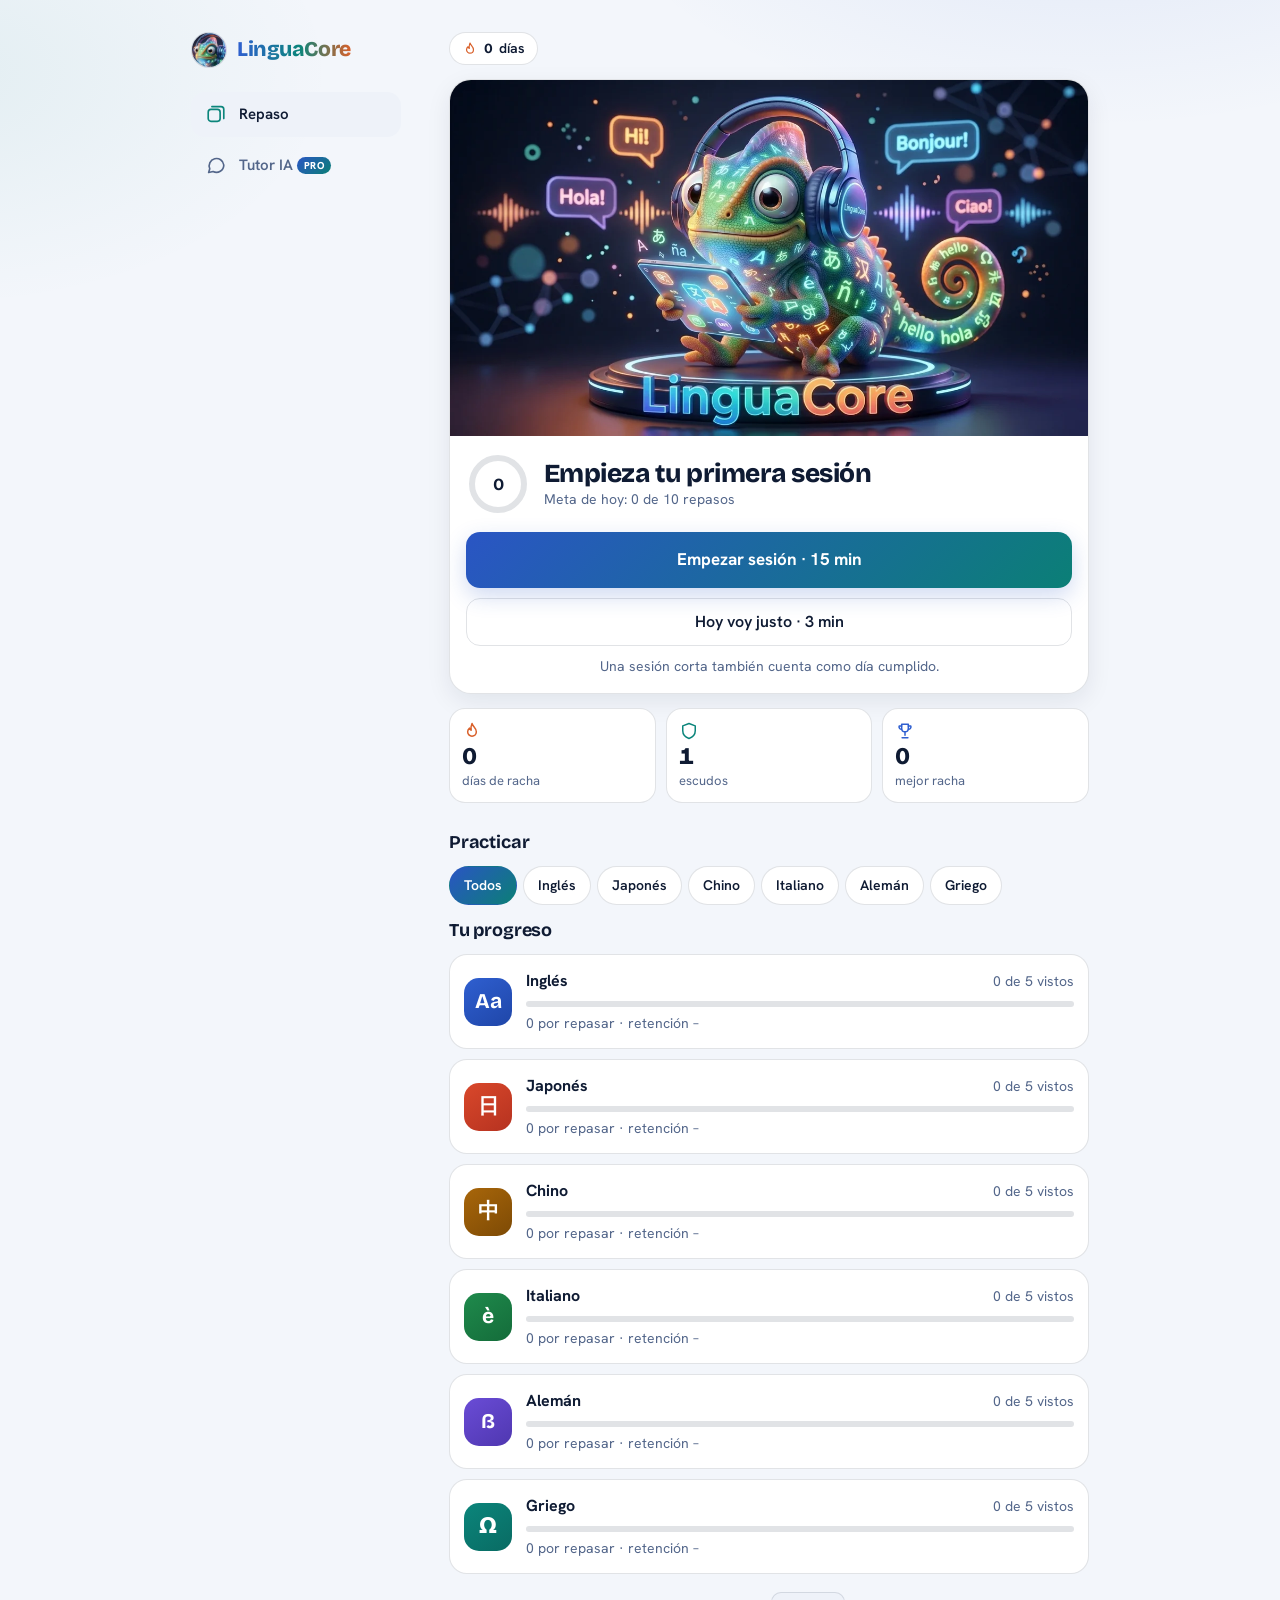
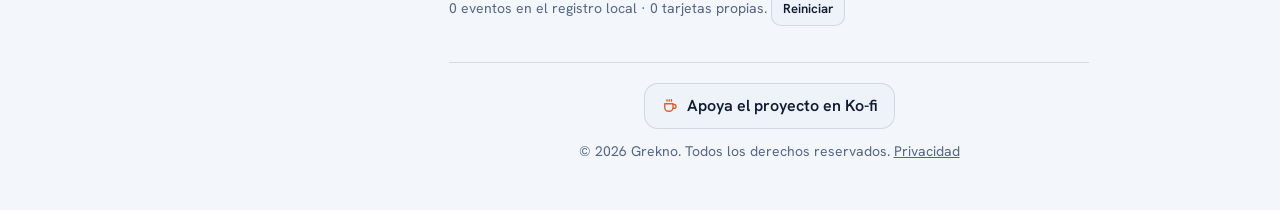
==== commit f29e4431: "Add files via upload" ====
--- a/index.html
+++ b/index.html
@@ -5,12 +5,12 @@
 <meta name="description" content="Aprende inglés, japonés, chino, italiano, alemán y griego con repaso espaciado.">
 <meta name="theme-color" content="#070C18">
 <link rel="manifest" href="manifest.webmanifest">
-<link rel="icon" type="image/png" href="icons/icon-192.png">
-<link rel="apple-touch-icon" href="icons/apple-touch-icon.png">
+<link rel="icon" type="image/png" href="icon-192.png">
+<link rel="apple-touch-icon" href="apple-touch-icon.png">
 <meta name="mobile-web-app-capable" content="yes">
 <meta name="apple-mobile-web-app-capable" content="yes">
 <meta name="apple-mobile-web-app-title" content="LinguaCore">
-<link rel="stylesheet" href="fonts/fonts.css">
+<link rel="stylesheet" href="fonts.css">
 <style>html{padding-top:env(safe-area-inset-top,0px);padding-bottom:env(safe-area-inset-bottom,0px)}body{margin:0}img{max-width:100%}[hidden]{display:none!important}</style>
 <style>
 /* Layout: navegación inferior en móvil y lateral en escritorio; una columna de contenido de 640px.
--- a/fonts.css
+++ b/fonts.css
@@ -0,0 +1,32 @@
+@font-face {
+  font-family: 'Bricolage Grotesque';
+  font-style: normal;
+  font-display: swap;
+  font-weight: 200 800;
+  src: url(bricolage-grotesque-latin-ext-wght-normal.woff2) format('woff2');
+  unicode-range: U+0100-02BA,U+02BD-02C5,U+02C7-02CC,U+02CE-02D7,U+02DD-02FF,U+0304,U+0308,U+0329,U+1D00-1DBF,U+1E00-1E9F,U+1EF2-1EFF,U+2020,U+20A0-20AB,U+20AD-20C0,U+2113,U+2C60-2C7F,U+A720-A7FF;
+}
+@font-face {
+  font-family: 'Bricolage Grotesque';
+  font-style: normal;
+  font-display: swap;
+  font-weight: 200 800;
+  src: url(bricolage-grotesque-latin-wght-normal.woff2) format('woff2');
+  unicode-range: U+0000-00FF,U+0131,U+0152-0153,U+02BB-02BC,U+02C6,U+02DA,U+02DC,U+0304,U+0308,U+0329,U+2000-206F,U+20AC,U+2122,U+2191,U+2193,U+2212,U+2215,U+FEFF,U+FFFD;
+}
+@font-face {
+  font-family: 'Hanken Grotesk';
+  font-style: normal;
+  font-display: swap;
+  font-weight: 100 900;
+  src: url(hanken-grotesk-latin-ext-wght-normal.woff2) format('woff2');
+  unicode-range: U+0100-02BA,U+02BD-02C5,U+02C7-02CC,U+02CE-02D7,U+02DD-02FF,U+0304,U+0308,U+0329,U+1D00-1DBF,U+1E00-1E9F,U+1EF2-1EFF,U+2020,U+20A0-20AB,U+20AD-20C0,U+2113,U+2C60-2C7F,U+A720-A7FF;
+}
+@font-face {
+  font-family: 'Hanken Grotesk';
+  font-style: normal;
+  font-display: swap;
+  font-weight: 100 900;
+  src: url(hanken-grotesk-latin-wght-normal.woff2) format('woff2');
+  unicode-range: U+0000-00FF,U+0131,U+0152-0153,U+02BB-02BC,U+02C6,U+02DA,U+02DC,U+0304,U+0308,U+0329,U+2000-206F,U+20AC,U+2122,U+2191,U+2193,U+2212,U+2215,U+FEFF,U+FFFD;
+}
